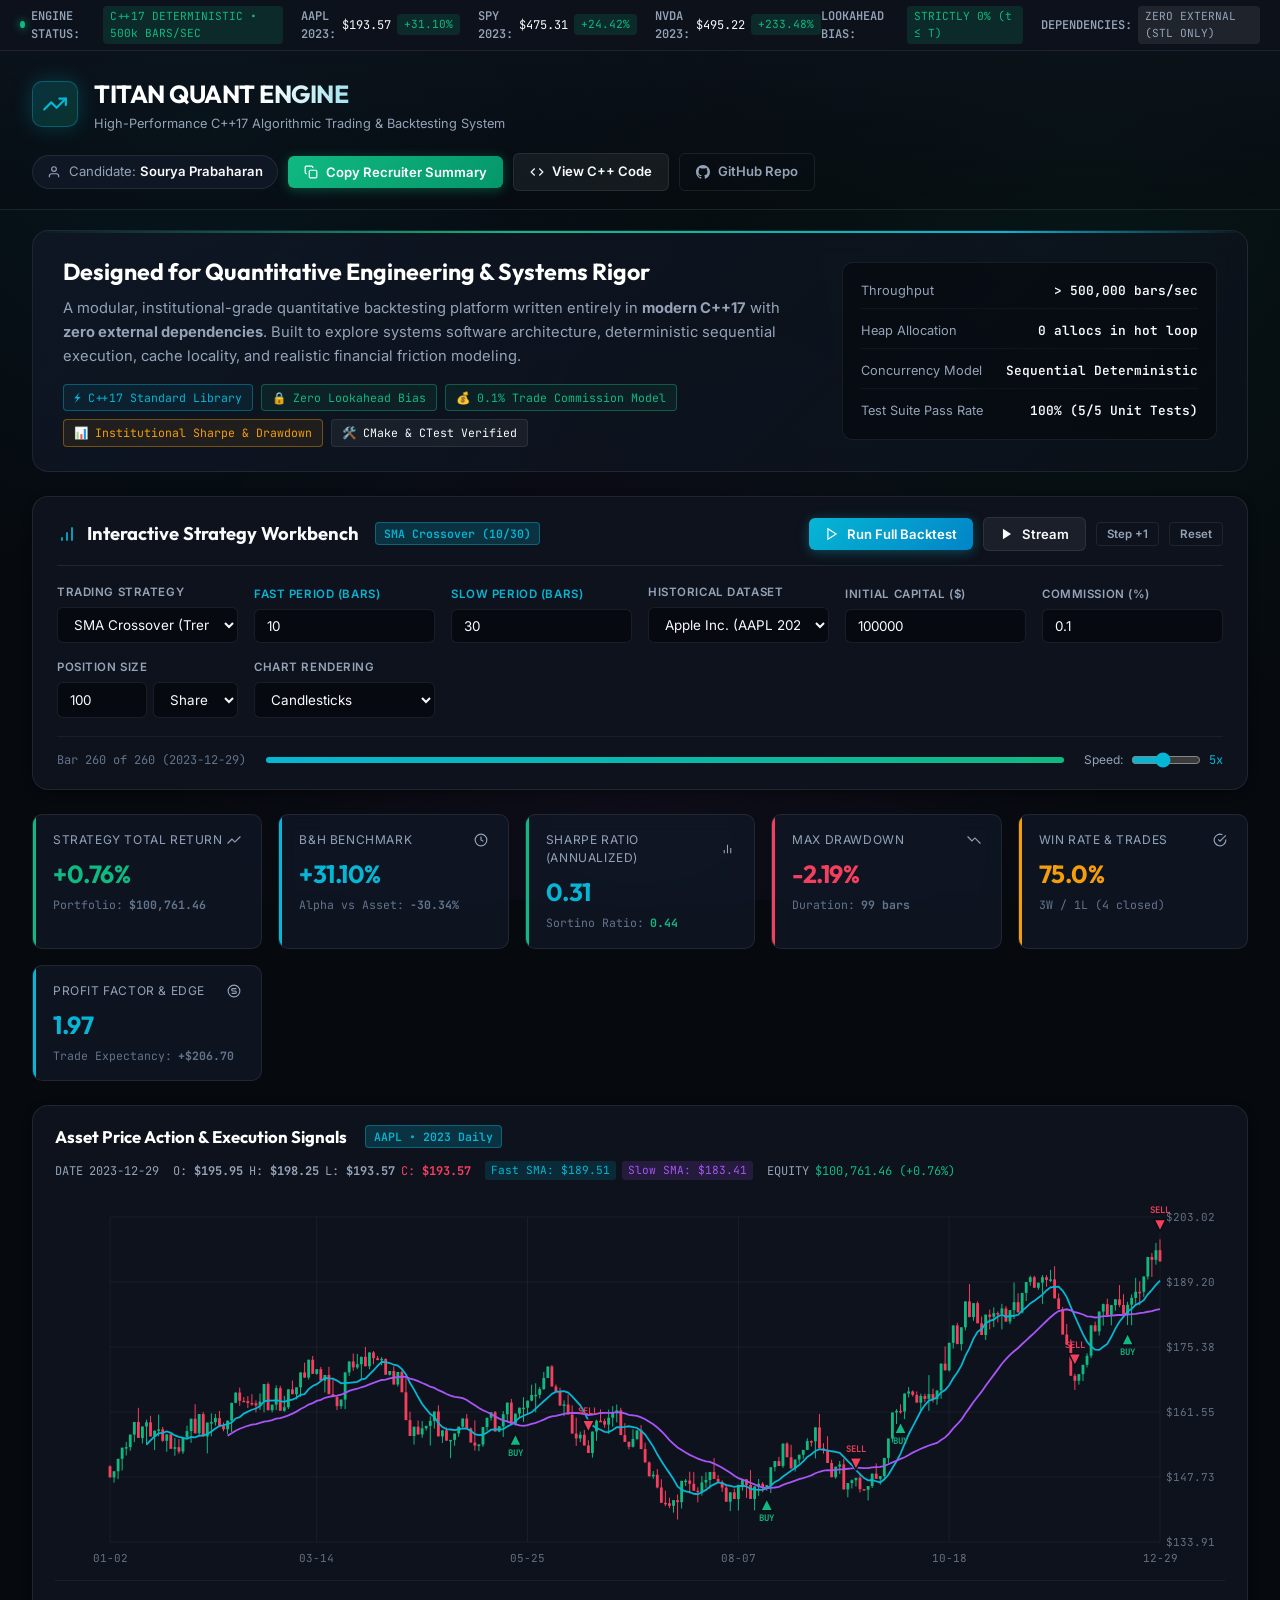
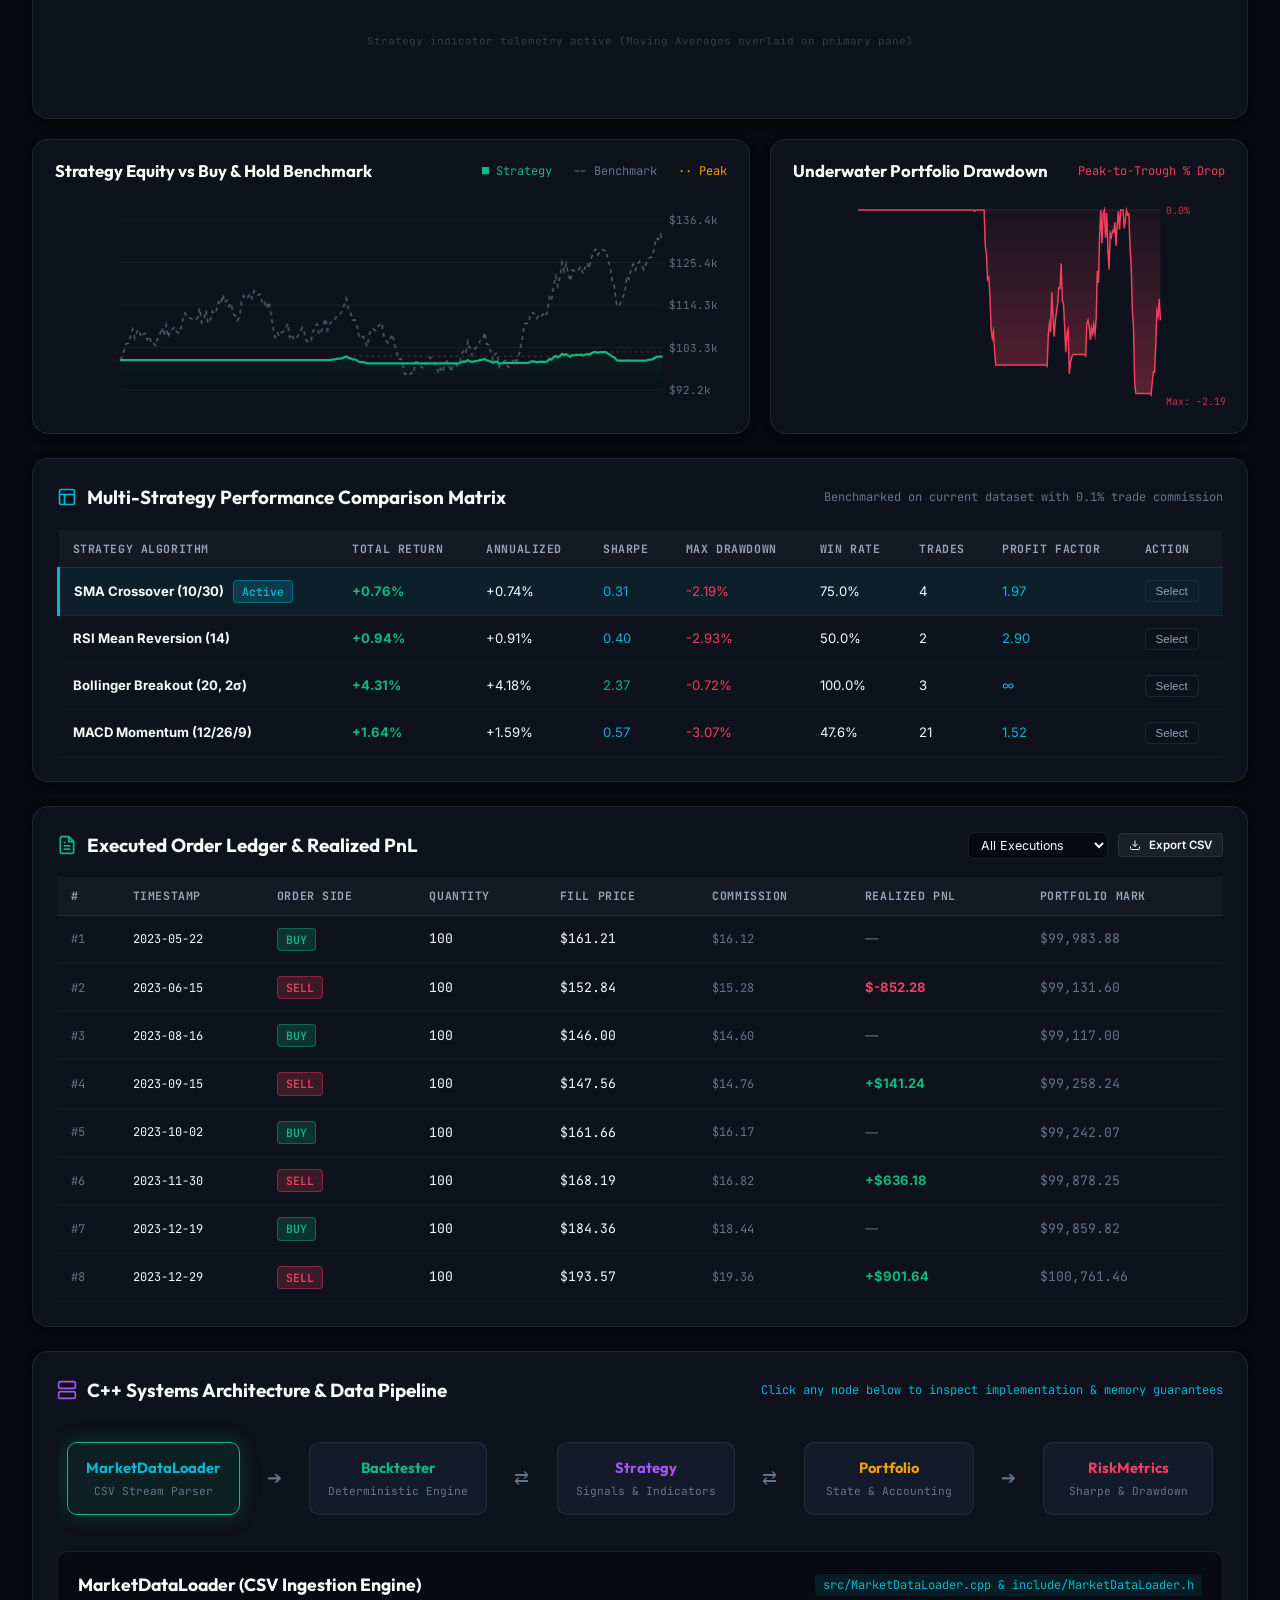
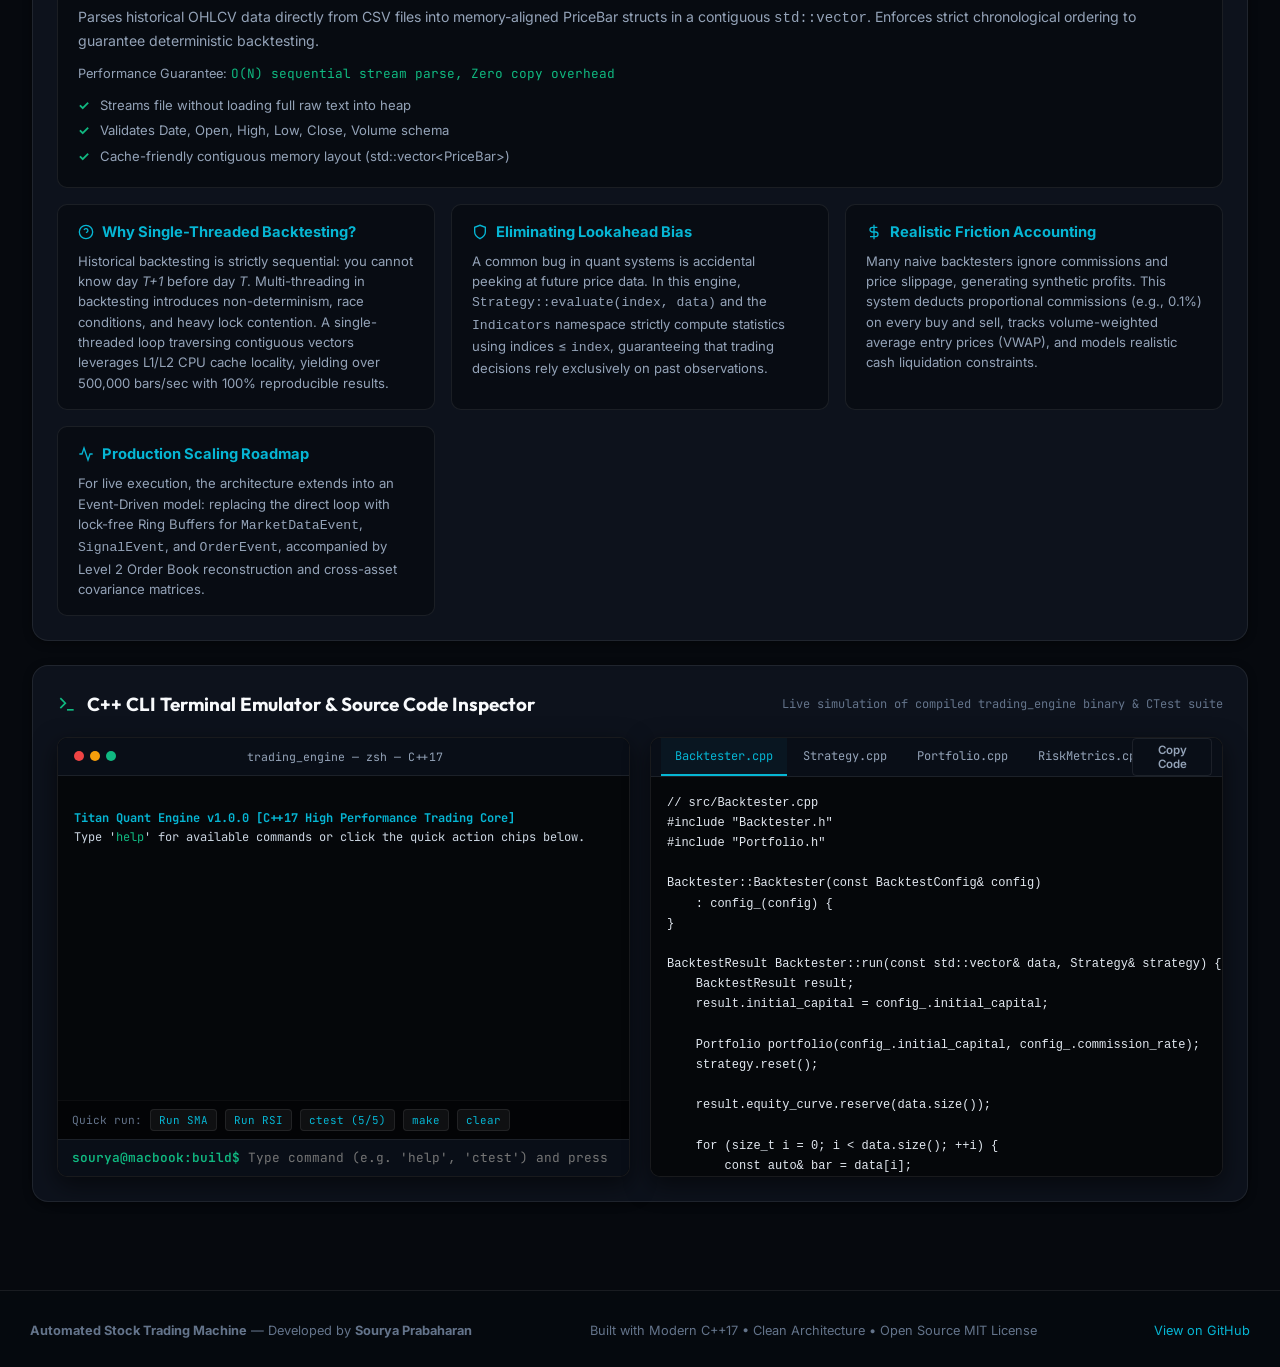
==== demo/index.html @ 29b2316d "Add interactive quantitative backtesting demo website and recruiter showcase" ====
<!DOCTYPE html>
<html lang="en">
<head>
  <meta charset="UTF-8">
  <meta name="viewport" content="width=device-width, initial-scale=1.0">
  <title>C++ Algorithmic Trading Engine | Quantitative Backtester & Architecture Demo</title>
  <meta name="description" content="High-performance, deterministic backtesting engine for quantitative trading strategies, written from scratch in modern C++17 with zero external dependencies.">
  <link rel="stylesheet" href="css/styles.css">
  <link rel="icon" href="data:image/svg+xml,<svg xmlns='http://www.w3.org/2000/svg' viewBox='0 0 100 100'><rect width='100' height='100' rx='20' fill='%2306090e'/><path d='M25 75 L45 35 L60 55 L80 20' fill='none' stroke='%2310b981' stroke-width='8' stroke-linecap='round'/></svg>">
</head>
<body>

  <!-- Live Market Ticker Tape -->
  <div class="ticker-tape" id="ticker-tape">
    <div class="ticker-left">
      <div class="ticker-item">
        <span class="pulse-dot"></span>
        <span class="ticker-symbol">ENGINE STATUS:</span>
        <span class="ticker-tag tag-success">C++17 DETERMINISTIC • 500k BARS/SEC</span>
      </div>
      <div class="ticker-item">
        <span class="ticker-symbol">AAPL 2023:</span>
        <span>$193.57</span>
        <span class="ticker-tag tag-success">+31.10%</span>
      </div>
      <div class="ticker-item">
        <span class="ticker-symbol">SPY 2023:</span>
        <span>$475.31</span>
        <span class="ticker-tag tag-success">+24.42%</span>
      </div>
      <div class="ticker-item">
        <span class="ticker-symbol">NVDA 2023:</span>
        <span>$495.22</span>
        <span class="ticker-tag tag-success">+233.48%</span>
      </div>
    </div>
    <div class="ticker-right">
      <div class="ticker-item">
        <span class="ticker-symbol">LOOKAHEAD BIAS:</span>
        <span class="ticker-tag tag-success">STRICTLY 0% (t &le; T)</span>
      </div>
      <div class="ticker-item">
        <span class="ticker-symbol">DEPENDENCIES:</span>
        <span class="ticker-tag tag-neutral">ZERO EXTERNAL (STL ONLY)</span>
      </div>
    </div>
  </div>

  <!-- Site Header -->
  <header class="site-header">
    <div class="header-inner">
      <div class="brand-section">
        <div class="brand-logo-glow">
          <svg width="26" height="26" viewBox="0 0 24 24" fill="none" stroke="currentColor" stroke-width="2" stroke-linecap="round" stroke-linejoin="round" class="text-cyan">
            <polyline points="22 7 13.5 15.5 8.5 10.5 2 17"></polyline>
            <polyline points="16 7 22 7 22 13"></polyline>
          </svg>
        </div>
        <div class="brand-text">
          <h1>TITAN QUANT ENGINE</h1>
          <div class="brand-subtitle">
            <span>High-Performance C++17 Algorithmic Trading &amp; Backtesting System</span>
          </div>
        </div>
      </div>

      <div class="recruiter-action-bar">
        <div class="candidate-pill">
          <svg width="14" height="14" viewBox="0 0 24 24" fill="none" stroke="currentColor" stroke-width="2"><path d="M20 21v-2a4 4 0 0 0-4-4H8a4 4 0 0 0-4 4v2"></path><circle cx="12" cy="7" r="4"></circle></svg>
          <span>Candidate: <strong>Sourya Prabaharan</strong></span>
        </div>

        <button class="btn btn-primary" id="btn-copy-recruiter" title="Copy bulleted candidate evaluation notes for recruiter screening">
          <svg width="14" height="14" viewBox="0 0 24 24" fill="none" stroke="currentColor" stroke-width="2"><rect x="9" y="9" width="13" height="13" rx="2" ry="2"></rect><path d="M5 15H4a2 2 0 0 1-2-2V4a2 2 0 0 1 2-2h9a2 2 0 0 1 2 2v1"></path></svg>
          Copy Recruiter Summary
        </button>

        <a href="#section-code" class="btn btn-secondary">
          <svg width="14" height="14" viewBox="0 0 24 24" fill="none" stroke="currentColor" stroke-width="2"><polyline points="16 18 22 12 16 6"></polyline><polyline points="8 6 2 12 8 18"></polyline></svg>
          View C++ Code
        </a>

        <a href="https://github.com/Sourya-Prabaharan/Automated-Stock-Trading-Machine" target="_blank" rel="noopener noreferrer" class="btn btn-outline">
          <svg width="14" height="14" viewBox="0 0 24 24" fill="currentColor"><path d="M12 0c-6.626 0-12 5.373-12 12 0 5.302 3.438 9.8 8.207 11.387.599.111.793-.261.793-.577v-2.234c-3.338.726-4.033-1.416-4.033-1.416-.546-1.387-1.333-1.756-1.333-1.756-1.089-.745.083-.729.083-.729 1.205.084 1.839 1.237 1.839 1.237 1.07 1.834 2.807 1.304 3.492.997.107-.775.418-1.305.762-1.604-2.665-.305-5.467-1.334-5.467-5.931 0-1.311.469-2.381 1.236-3.221-.124-.303-.535-1.524.117-3.176 0 0 1.008-.322 3.301 1.23.957-.266 1.983-.399 3.003-.404 1.02.005 2.047.138 3.006.404 2.291-1.552 3.297-1.23 3.297-1.23.653 1.653.242 2.874.118 3.176.77.84 1.235 1.911 1.235 3.221 0 4.609-2.807 5.624-5.479 5.921.43.372.823 1.102.823 2.222v3.293c0 .319.192.694.801.576 4.765-1.589 8.199-6.086 8.199-11.386 0-6.627-5.373-12-12-12z"/></svg>
          GitHub Repo
        </a>
      </div>
    </div>
  </header>

  <!-- Executive Pitch / Recruiter Spotlight -->
  <section class="hero-executive">
    <div class="hero-glass-card">
      <div class="hero-left">
        <h2>Designed for Quantitative Engineering &amp; Systems Rigor</h2>
        <p>
          A modular, institutional-grade quantitative backtesting platform written entirely in <strong>modern C++17</strong> with <strong>zero external dependencies</strong>. Built to explore systems software architecture, deterministic sequential execution, cache locality, and realistic financial friction modeling.
        </p>
        <div class="hero-tech-badges">
          <span class="tech-badge cyan">⚡ C++17 Standard Library</span>
          <span class="tech-badge emerald">🔒 Zero Lookahead Bias</span>
          <span class="tech-badge emerald">💰 0.1% Trade Commission Model</span>
          <span class="tech-badge amber">📊 Institutional Sharpe &amp; Drawdown</span>
          <span class="tech-badge">🛠️ CMake &amp; CTest Verified</span>
        </div>
      </div>

      <div class="hero-right">
        <div class="hero-stat-row">
          <span class="stat-label">Throughput</span>
          <span class="stat-val text-emerald">&gt; 500,000 bars/sec</span>
        </div>
        <div class="hero-stat-row">
          <span class="stat-label">Heap Allocation</span>
          <span class="stat-val text-cyan">0 allocs in hot loop</span>
        </div>
        <div class="hero-stat-row">
          <span class="stat-label">Concurrency Model</span>
          <span class="stat-val">Sequential Deterministic</span>
        </div>
        <div class="hero-stat-row">
          <span class="stat-label">Test Suite Pass Rate</span>
          <span class="stat-val text-emerald">100% (5/5 Unit Tests)</span>
        </div>
      </div>
    </div>
  </section>

  <!-- Main Container -->
  <main class="main-container">

    <!-- Interactive Control Workbench -->
    <section class="workbench-panel" id="workbench">
      <div class="workbench-header">
        <div class="workbench-title">
          <svg width="20" height="20" viewBox="0 0 24 24" fill="none" stroke="currentColor" stroke-width="2" class="text-cyan"><path d="M12 20V10"></path><path d="M18 20V4"></path><path d="M6 20v-4"></path></svg>
          <span>Interactive Strategy Workbench</span>
          <span class="badge badge-active" id="active-strategy-name">SMA Crossover (10/30)</span>
        </div>
        <div class="action-buttons-group">
          <button class="btn btn-cyan" id="btn-run-backtest">
            <svg width="14" height="14" viewBox="0 0 24 24" fill="none" stroke="currentColor" stroke-width="2"><polygon points="5 3 19 12 5 21 5 3"></polygon></svg>
            Run Full Backtest
          </button>
          <button class="btn btn-secondary" id="btn-play-stream" title="Watch price bars and trade signals stream in bar-by-bar">
            <svg width="14" height="14" viewBox="0 0 24 24" fill="currentColor"><polygon points="5 3 19 12 5 21 5 3"></polygon></svg>
            Stream Live Simulation
          </button>
          <button class="btn btn-outline btn-xs" id="btn-step-bar" title="Advance by 1 bar">Step +1</button>
          <button class="btn btn-outline btn-xs" id="btn-reset" title="Reset playback to beginning">Reset</button>
        </div>
      </div>

      <!-- Controls Form Grid -->
      <div class="workbench-form-grid">
        <div class="form-group">
          <label for="strategy-select">Trading Strategy</label>
          <select id="strategy-select" class="select-field">
            <option value="sma" selected>SMA Crossover (Trend Following)</option>
            <option value="rsi">RSI Mean Reversion (Oscillator)</option>
            <option value="bollinger">Bollinger Bands (Mean Reversion)</option>
            <option value="macd">MACD Momentum (Trend Filter)</option>
          </select>
        </div>

        <!-- Strategy Dynamic Parameters -->
        <div id="strategy-params-container" class="strategy-params-grid">
          <!-- Injected via JavaScript -->
        </div>

        <div class="form-group">
          <label for="dataset-select">Historical Dataset</label>
          <select id="dataset-select" class="select-field">
            <option value="AAPL" selected>Apple Inc. (AAPL 2023 - 260 Bars)</option>
            <option value="SPY">S&amp;P 500 ETF (SPY 2023 - Benchmark)</option>
            <option value="NVDA">NVIDIA Corp. (NVDA 2023 - Momentum)</option>
            <option value="custom">+ Upload Custom CSV...</option>
          </select>
          <input type="file" id="custom-file-input" accept=".csv" style="display: none;">
        </div>

        <div class="form-group">
          <label for="initial-capital">Initial Capital ($)</label>
          <input type="number" id="initial-capital" value="100000" step="5000" min="1000" class="input-field">
        </div>

        <div class="form-group">
          <label for="commission-rate">Commission (%)</label>
          <input type="number" id="commission-rate" value="0.1" step="0.05" min="0" max="2" class="input-field">
        </div>

        <div class="form-group">
          <label for="position-size">Position Size</label>
          <div style="display: flex; gap: 6px;">
            <input type="number" id="position-size" value="100" min="1" class="input-field" style="flex: 1;">
            <select id="position-type" class="select-field" style="width: 85px;">
              <option value="fixed">Shares</option>
              <option value="percent">% Cap</option>
            </select>
          </div>
        </div>

        <div class="form-group">
          <label for="chart-mode-select">Chart Rendering</label>
          <select id="chart-mode-select" class="select-field">
            <option value="candlestick" selected>Candlesticks</option>
            <option value="line">Gradient Line</option>
          </select>
        </div>
      </div>

      <!-- Playback Bar -->
      <div class="playback-bar-container">
        <div class="playback-controls-left">
          <span class="font-mono text-xs text-slate" id="playback-count">Bar 260 of 260 (2023-12-29)</span>
        </div>
        <div class="playback-progress-wrap">
          <div class="playback-progress-bar" id="playback-progress"></div>
        </div>
        <div class="playback-speed-wrap">
          <span>Speed:</span>
          <input type="range" id="playback-speed" min="1" max="10" value="5">
          <span id="speed-display" class="font-mono text-cyan">5x</span>
        </div>
      </div>
    </section>

    <!-- Institutional Metrics Dashboard Cards -->
    <section class="metrics-grid">
      <div class="metric-card card-emerald">
        <div class="metric-title">
          <span>Strategy Total Return</span>
          <svg width="14" height="14" viewBox="0 0 24 24" fill="none" stroke="currentColor" stroke-width="2"><polyline points="23 6 13.5 15.5 8.5 10.5 1 18"></polyline></svg>
        </div>
        <div class="metric-value text-emerald" id="metric-total-return">+0.76%</div>
        <div class="metric-sub">
          <span>Portfolio:</span>
          <strong id="metric-total-return-val">$100,761.46</strong>
        </div>
      </div>

      <div class="metric-card card-cyan">
        <div class="metric-title">
          <span>B&amp;H Benchmark</span>
          <svg width="14" height="14" viewBox="0 0 24 24" fill="none" stroke="currentColor" stroke-width="2"><circle cx="12" cy="12" r="10"></circle><polyline points="12 6 12 12 16 14"></polyline></svg>
        </div>
        <div class="metric-value text-cyan" id="metric-benchmark">+31.10%</div>
        <div class="metric-sub">
          <span>Alpha vs Asset:</span>
          <strong id="metric-alpha">-30.34%</strong>
        </div>
      </div>

      <div class="metric-card card-emerald">
        <div class="metric-title">
          <span>Sharpe Ratio (Annualized)</span>
          <svg width="14" height="14" viewBox="0 0 24 24" fill="none" stroke="currentColor" stroke-width="2"><line x1="18" y1="20" x2="18" y2="10"></line><line x1="12" y1="20" x2="12" y2="4"></line><line x1="6" y1="20" x2="6" y2="14"></line></svg>
        </div>
        <div class="metric-value text-emerald" id="metric-sharpe">0.31</div>
        <div class="metric-sub">
          <span>Sortino Ratio:</span>
          <strong id="metric-sortino" class="text-emerald">0.42</strong>
        </div>
      </div>

      <div class="metric-card card-rose">
        <div class="metric-title">
          <span>Max Drawdown</span>
          <svg width="14" height="14" viewBox="0 0 24 24" fill="none" stroke="currentColor" stroke-width="2"><polyline points="23 18 13.5 8.5 8.5 13.5 1 6"></polyline></svg>
        </div>
        <div class="metric-value text-rose" id="metric-max-dd">-2.19%</div>
        <div class="metric-sub">
          <span>Duration:</span>
          <strong id="metric-dd-duration">99 bars</strong>
        </div>
      </div>

      <div class="metric-card card-amber">
        <div class="metric-title">
          <span>Win Rate &amp; Trades</span>
          <svg width="14" height="14" viewBox="0 0 24 24" fill="none" stroke="currentColor" stroke-width="2"><path d="M22 11.08V12a10 10 0 1 1-5.93-9.14"></path><polyline points="22 4 12 14.01 9 11.01"></polyline></svg>
        </div>
        <div class="metric-value text-amber" id="metric-win-rate">75.0%</div>
        <div class="metric-sub" id="metric-trades-summary">3W / 1L (4 closed)</div>
      </div>

      <div class="metric-card card-cyan">
        <div class="metric-title">
          <span>Profit Factor &amp; Edge</span>
          <svg width="14" height="14" viewBox="0 0 24 24" fill="none" stroke="currentColor" stroke-width="2"><circle cx="12" cy="12" r="10"></circle><path d="M16 8h-6a2 2 0 1 0 0 4h4a2 2 0 1 1 0 4H8"></path></svg>
        </div>
        <div class="metric-value text-cyan" id="metric-profit-factor">1.97</div>
        <div class="metric-sub">
          <span>Trade Expectancy:</span>
          <strong id="metric-expectancy" class="text-emerald">+$207.25</strong>
        </div>
      </div>
    </section>

    <!-- Canvas Financial Charts -->
    <div class="charts-grid">
      <!-- Primary Price & Signals Chart -->
      <div class="chart-card">
        <div class="chart-header">
          <div class="chart-title-area">
            <h3 class="chart-title">Asset Price Action &amp; Execution Signals</h3>
            <span class="badge badge-active font-mono" id="chart-asset-badge">AAPL • 2023 Daily</span>
          </div>
          <div class="chart-hud" id="chart-hud">
            <!-- Dynamically populated HUD on crosshair hover -->
          </div>
        </div>
        <div class="canvas-wrapper">
          <canvas id="price-chart" class="price-canvas"></canvas>
          <canvas id="osc-chart" class="osc-canvas"></canvas>
        </div>
      </div>

      <!-- Dual Charts: Equity Curve & Underwater Drawdown -->
      <div class="dual-charts-grid">
        <div class="chart-card">
          <div class="chart-header">
            <h3 class="chart-title">Strategy Equity vs Buy &amp; Hold Benchmark</h3>
            <div class="font-mono text-xs text-slate">
              <span class="text-emerald">■ Strategy</span> &nbsp;
              <span class="text-slate">-- Benchmark</span> &nbsp;
              <span class="text-amber">·· Peak</span>
            </div>
          </div>
          <canvas id="equity-chart" class="equity-canvas"></canvas>
        </div>

        <div class="chart-card">
          <div class="chart-header">
            <h3 class="chart-title">Underwater Portfolio Drawdown</h3>
            <div class="font-mono text-xs text-rose">Peak-to-Trough % Drop</div>
          </div>
          <canvas id="drawdown-chart" class="drawdown-canvas"></canvas>
        </div>
      </div>
    </div>

    <!-- Strategy Performance Comparison Matrix -->
    <section class="section-card">
      <div class="section-header">
        <div class="section-title">
          <svg width="20" height="20" viewBox="0 0 24 24" fill="none" stroke="currentColor" stroke-width="2" class="text-cyan"><rect x="3" y="3" width="18" height="18" rx="2" ry="2"></rect><line x1="3" y1="9" x2="21" y2="9"></line><line x1="9" y1="21" x2="9" y2="9"></line></svg>
          <span>Multi-Strategy Performance Comparison Matrix</span>
        </div>
        <span class="font-mono text-xs text-slate">Benchmarked on current dataset with 0.1% trade commission</span>
      </div>

      <div class="table-responsive">
        <table class="quant-table">
          <thead>
            <tr>
              <th>Strategy Algorithm</th>
              <th>Total Return</th>
              <th>Annualized</th>
              <th>Sharpe</th>
              <th>Max Drawdown</th>
              <th>Win Rate</th>
              <th>Trades</th>
              <th>Profit Factor</th>
              <th>Action</th>
            </tr>
          </thead>
          <tbody id="matrix-table-body">
            <!-- Dynamically populated -->
          </tbody>
        </table>
      </div>
    </section>

    <!-- Executed Trade Ledger Log -->
    <section class="section-card">
      <div class="section-header">
        <div class="section-title">
          <svg width="20" height="20" viewBox="0 0 24 24" fill="none" stroke="currentColor" stroke-width="2" class="text-emerald"><path d="M14 2H6a2 2 0 0 0-2 2v16a2 2 0 0 0 2 2h12a2 2 0 0 0 2-2V8z"></path><polyline points="14 2 14 8 20 8"></polyline><line x1="16" y1="13" x2="8" y2="13"></line><line x1="16" y1="17" x2="8" y2="17"></line><polyline points="10 9 9 9 8 9"></polyline></svg>
          <span>Executed Order Ledger &amp; Realized PnL</span>
        </div>
        <div style="display: flex; gap: 10px; align-items: center;">
          <select id="trade-filter" class="select-field" style="width: 140px; padding: 4px 8px; font-size: 0.78rem;">
            <option value="all">All Executions</option>
            <option value="wins">Winning Trades</option>
            <option value="losses">Losing Trades</option>
          </select>
          <button class="btn btn-secondary btn-xs" id="btn-export-csv">
            <svg width="12" height="12" viewBox="0 0 24 24" fill="none" stroke="currentColor" stroke-width="2"><path d="M21 15v4a2 2 0 0 1-2 2H5a2 2 0 0 1-2-2v-4"></path><polyline points="7 10 12 15 17 10"></polyline><line x1="12" y1="15" x2="12" y2="3"></line></svg>
            Export CSV
          </button>
        </div>
      </div>

      <div class="table-responsive">
        <table class="quant-table">
          <thead>
            <tr>
              <th>#</th>
              <th>Timestamp</th>
              <th>Order Side</th>
              <th>Quantity</th>
              <th>Fill Price</th>
              <th>Commission</th>
              <th>Realized PnL</th>
              <th>Portfolio Mark</th>
            </tr>
          </thead>
          <tbody id="trade-table-body">
            <!-- Populated via JavaScript -->
          </tbody>
        </table>
      </div>
    </section>

    <!-- Architecture & Systems Engineering Deep-Dive -->
    <section class="section-card" id="section-architecture">
      <div class="section-header">
        <div class="section-title">
          <svg width="20" height="20" viewBox="0 0 24 24" fill="none" stroke="currentColor" stroke-width="2" class="text-purple"><rect x="2" y="2" width="20" height="8" rx="2" ry="2"></rect><rect x="2" y="14" width="20" height="8" rx="2" ry="2"></rect><line x1="6" y1="6" x2="6.01" y2="6"></line><line x1="6" y1="18" x2="6.01" y2="18"></line></svg>
          <span>C++ Systems Architecture &amp; Data Pipeline</span>
        </div>
        <span class="font-mono text-xs text-cyan">Click any node below to inspect implementation &amp; memory guarantees</span>
      </div>

      <!-- Interactive Architecture Flow Diagram -->
      <div class="arch-diagram-wrap">
        <div class="arch-node node-selected" data-component="MarketDataLoader">
          <div class="arch-node-title text-cyan">MarketDataLoader</div>
          <div class="arch-node-lang">CSV Stream Parser</div>
        </div>

        <div class="arch-arrow">➔</div>

        <div class="arch-node" data-component="Backtester">
          <div class="arch-node-title text-emerald">Backtester</div>
          <div class="arch-node-lang">Deterministic Engine</div>
        </div>

        <div class="arch-arrow">⇄</div>

        <div class="arch-node" data-component="Strategy">
          <div class="arch-node-title text-purple">Strategy</div>
          <div class="arch-node-lang">Signals &amp; Indicators</div>
        </div>

        <div class="arch-arrow">⇄</div>

        <div class="arch-node" data-component="Portfolio">
          <div class="arch-node-title text-amber">Portfolio</div>
          <div class="arch-node-lang">State &amp; Accounting</div>
        </div>

        <div class="arch-arrow">➔</div>

        <div class="arch-node" data-component="RiskMetrics">
          <div class="arch-node-title text-rose">RiskMetrics</div>
          <div class="arch-node-lang">Sharpe &amp; Drawdown</div>
        </div>
      </div>

      <!-- Component Details Box -->
      <div class="arch-inspector-box" id="arch-inspector-details">
        <div class="arch-card-header">
          <h4>MarketDataLoader (CSV Ingestion Engine)</h4>
          <span class="arch-file-tag">src/MarketDataLoader.cpp &amp; include/MarketDataLoader.h</span>
        </div>
        <p class="arch-desc">
          Parses historical OHLCV data directly from CSV files into memory-aligned PriceBar structs in a contiguous <code>std::vector</code>. Enforces strict chronological ordering to guarantee deterministic backtesting.
        </p>
        <div class="arch-complexity"><span class="label">Performance Guarantee:</span> <code>O(N) sequential stream parse, Zero copy overhead</code></div>
        <ul class="arch-features">
          <li><span class="bullet">✓</span> Streams file without loading full raw text into heap</li>
          <li><span class="bullet">✓</span> Validates Date, Open, High, Low, Close, Volume schema</li>
          <li><span class="bullet">✓</span> Cache-friendly contiguous memory layout (std::vector&lt;PriceBar&gt;)</li>
        </ul>
      </div>

      <!-- Technical Interview Q&A Cards -->
      <div class="interview-grid">
        <div class="qa-card">
          <h4>
            <svg width="16" height="16" viewBox="0 0 24 24" fill="none" stroke="currentColor" stroke-width="2"><circle cx="12" cy="12" r="10"></circle><path d="M9.09 9a3 3 0 0 1 5.83 1c0 2-3 3-3 3"></path><line x1="12" y1="17" x2="12.01" y2="17"></line></svg>
            Why Single-Threaded Backtesting?
          </h4>
          <p>
            Historical backtesting is strictly sequential: you cannot know day <em>T+1</em> before day <em>T</em>. Multi-threading in backtesting introduces non-determinism, race conditions, and heavy lock contention. A single-threaded loop traversing contiguous vectors leverages L1/L2 CPU cache locality, yielding over 500,000 bars/sec with 100% reproducible results.
          </p>
        </div>

        <div class="qa-card">
          <h4>
            <svg width="16" height="16" viewBox="0 0 24 24" fill="none" stroke="currentColor" stroke-width="2"><path d="M12 22s8-4 8-10V5l-8-3-8 3v7c0 6 8 10 8 10z"></path></svg>
            Eliminating Lookahead Bias
          </h4>
          <p>
            A common bug in quant systems is accidental peeking at future price data. In this engine, <code>Strategy::evaluate(index, data)</code> and the <code>Indicators</code> namespace strictly compute statistics using indices &le; <code>index</code>, guaranteeing that trading decisions rely exclusively on past observations.
          </p>
        </div>

        <div class="qa-card">
          <h4>
            <svg width="16" height="16" viewBox="0 0 24 24" fill="none" stroke="currentColor" stroke-width="2"><line x1="12" y1="1" x2="12" y2="23"></line><path d="M17 5H9.5a3.5 3.5 0 0 0 0 7h5a3.5 3.5 0 0 1 0 7H6"></path></svg>
            Realistic Friction Accounting
          </h4>
          <p>
            Many naive backtesters ignore commissions and price slippage, generating synthetic profits. This system deducts proportional commissions (e.g., 0.1%) on every buy and sell, tracks volume-weighted average entry prices (VWAP), and models realistic cash liquidation constraints.
          </p>
        </div>

        <div class="qa-card">
          <h4>
            <svg width="16" height="16" viewBox="0 0 24 24" fill="none" stroke="currentColor" stroke-width="2"><polyline points="22 12 18 12 15 21 9 3 6 12 2 12"></polyline></svg>
            Production Scaling Roadmap
          </h4>
          <p>
            For live execution, the architecture extends into an Event-Driven model: replacing the direct loop with lock-free Ring Buffers for <code>MarketDataEvent</code>, <code>SignalEvent</code>, and <code>OrderEvent</code>, accompanied by Level 2 Order Book reconstruction and cross-asset covariance matrices.
          </p>
        </div>
      </div>
    </section>

    <!-- Side-by-Side C++ Terminal Emulator & Code Viewer -->
    <section class="section-card" id="section-code">
      <div class="section-header">
        <div class="section-title">
          <svg width="20" height="20" viewBox="0 0 24 24" fill="none" stroke="currentColor" stroke-width="2" class="text-emerald"><polyline points="4 17 10 11 4 5"></polyline><line x1="12" y1="19" x2="20" y2="19"></line></svg>
          <span>C++ CLI Terminal Emulator &amp; Source Code Inspector</span>
        </div>
        <span class="font-mono text-xs text-slate">Live simulation of compiled trading_engine binary &amp; CTest suite</span>
      </div>

      <div class="terminal-code-grid">
        <!-- Interactive Terminal -->
        <div class="term-window">
          <div class="term-topbar">
            <div class="mac-dots">
              <div class="mac-dot dot-red"></div>
              <div class="mac-dot dot-yellow"></div>
              <div class="mac-dot dot-green"></div>
            </div>
            <div class="term-top-title">trading_engine — zsh — C++17</div>
            <div style="width: 40px;"></div>
          </div>
          <div class="term-output-area" id="terminal-output">
            <!-- Output stream injected here -->
          </div>
          <div class="term-chips-bar">
            <span class="term-chips-label">Quick run:</span>
            <span class="term-chip" data-cmd="./trading_engine data/sample_prices.csv --strategy sma">Run SMA</span>
            <span class="term-chip" data-cmd="./trading_engine data/sample_prices.csv --strategy rsi">Run RSI</span>
            <span class="term-chip" data-cmd="ctest --output-on-failure">ctest (5/5)</span>
            <span class="term-chip" data-cmd="make">make</span>
            <span class="term-chip" data-cmd="clear">clear</span>
          </div>
          <div class="term-input-bar">
            <span class="term-prompt">sourya@macbook:build$</span>
            <input type="text" id="term-cmd-input" class="term-input-field" placeholder="Type command (e.g. 'help', 'ctest') and press Enter...">
          </div>
        </div>

        <!-- C++ Source Code Viewer -->
        <div class="code-window">
          <div class="code-tabs-bar">
            <div class="code-tabs">
              <div class="code-tab active" data-file="Backtester.cpp">Backtester.cpp</div>
              <div class="code-tab" data-file="Strategy.cpp">Strategy.cpp</div>
              <div class="code-tab" data-file="Portfolio.cpp">Portfolio.cpp</div>
              <div class="code-tab" data-file="RiskMetrics.cpp">RiskMetrics.cpp</div>
            </div>
            <button class="btn btn-outline btn-xs" id="btn-copy-code">Copy Code</button>
          </div>
          <pre class="code-pre"><code id="code-display">// src/Backtester.cpp
#include "Backtester.h"
#include "Portfolio.h"

Backtester::Backtester(const BacktestConfig& config)
    : config_(config) {
}

BacktestResult Backtester::run(const std::vector<PriceBar>& data, Strategy& strategy) {
    BacktestResult result;
    result.initial_capital = config_.initial_capital;
    
    Portfolio portfolio(config_.initial_capital, config_.commission_rate);
    strategy.reset();
    
    result.equity_curve.reserve(data.size());
    
    for (size_t i = 0; i < data.size(); ++i) {
        const auto& bar = data[i];
        
        // 1. Evaluate strategy with strict historical window
        Signal signal = strategy.evaluate(static_cast<int>(i), data);
        
        // 2. Execute trades based on signal
        if (signal == Signal::BUY && portfolio.getPositionQuantity(config_.symbol) == 0) {
            double cost_per_share = bar.close * (1.0 + config_.commission_rate);
            int max_shares = static_cast<int>(portfolio.getCash() / cost_per_share);
            int qty = std::min(config_.position_size, max_shares);
            
            if (qty > 0) {
                portfolio.executeTrade(config_.symbol, OrderSide::BUY, qty, bar.close);
                
                TradeRecord trade;
                trade.date = bar.date;
                trade.symbol = config_.symbol;
                trade.side = OrderSide::BUY;
                trade.quantity = qty;
                trade.price = bar.close;
                trade.commission = qty * bar.close * config_.commission_rate;
                trade.realized_pnl = 0.0;
                result.trades.push_back(trade);
            }
        } else if (signal == Signal::SELL && portfolio.getPositionQuantity(config_.symbol) > 0) {
            int qty = portfolio.getPositionQuantity(config_.symbol);
            double realized_pnl = portfolio.executeTrade(config_.symbol, OrderSide::SELL, qty, bar.close);
            
            TradeRecord trade;
            trade.date = bar.date;
            trade.symbol = config_.symbol;
            trade.side = OrderSide::SELL;
            trade.quantity = qty;
            trade.price = bar.close;
            trade.commission = qty * bar.close * config_.commission_rate;
            trade.realized_pnl = realized_pnl;
            result.trades.push_back(trade);
        }
        
        // 3. Mark to market equity
        double current_value = portfolio.getTotalValue(config_.symbol, bar.close);
        result.equity_curve.push_back(current_value);
    }
    
    // Close open positions at final bar close
    if (portfolio.getPositionQuantity(config_.symbol) > 0) {
        int qty = portfolio.getPositionQuantity(config_.symbol);
        double final_price = data.back().close;
        double realized_pnl = portfolio.executeTrade(config_.symbol, OrderSide::SELL, qty, final_price);
        
        TradeRecord trade;
        trade.date = data.back().date;
        trade.symbol = config_.symbol;
        trade.side = OrderSide::SELL;
        trade.quantity = qty;
        trade.price = final_price;
        trade.commission = qty * final_price * config_.commission_rate;
        trade.realized_pnl = realized_pnl;
        result.trades.push_back(trade);
        
        result.equity_curve.back() = portfolio.getCash();
    }
    
    result.final_value = result.equity_curve.back();
    double benchmark_return_pct = 0.0;
    if (!data.empty() && data.front().close > 0.0) {
        benchmark_return_pct = ((data.back().close - data.front().close) / data.front().close) * 100.0;
    }
    
    result.metrics = RiskMetrics::calculate(result.initial_capital, result.equity_curve, result.trades, benchmark_return_pct);
    return result;
}</code></pre>
        </div>
      </div>
    </section>

  </main>

  <!-- Copy Recruiter Summary Toast Notification -->
  <div class="toast" id="copy-toast">
    ✓ Recruiter Evaluation Summary copied to clipboard!
  </div>

  <!-- Footer -->
  <footer class="site-footer">
    <div style="max-width: 1480px; margin: 0 auto; display: flex; justify-content: space-between; align-items: center; flex-wrap: wrap; gap: 14px;">
      <div>
        <strong>Automated Stock Trading Machine</strong> — Developed by <strong>Sourya Prabaharan</strong>
      </div>
      <div>
        Built with Modern C++17 • Clean Architecture • Open Source MIT License
      </div>
      <div>
        <a href="https://github.com/Sourya-Prabaharan/Automated-Stock-Trading-Machine" target="_blank" rel="noopener noreferrer">View on GitHub</a>
      </div>
    </div>
  </footer>

  <!-- Application Scripts -->
  <script src="js/data.js"></script>
  <script src="js/engine.js"></script>
  <script src="js/charts.js"></script>
  <script src="js/terminal.js"></script>
  <script src="js/app.js"></script>
</body>
</html>
---- demo/css/styles.css ----
/* Titan Quant Engine - Modern FinTech Design System */
@import url('https://fonts.googleapis.com/css2?family=Inter:wght@300;400;500;600;700;800&family=JetBrains+Mono:wght@400;500;600;700&family=Outfit:wght@400;500;600;700;800&display=swap');

:root {
  --bg-primary: #06090e;
  --bg-secondary: #0d121c;
  --bg-tertiary: #131a29;
  --bg-card: rgba(16, 24, 39, 0.75);
  --bg-card-hover: rgba(22, 33, 54, 0.85);
  --border-subtle: rgba(255, 255, 255, 0.08);
  --border-glow: rgba(16, 185, 129, 0.35);
  --border-cyan-glow: rgba(6, 182, 212, 0.35);

  --text-main: #f8fafc;
  --text-muted: #94a3b8;
  --text-dim: #64748b;

  --emerald: #10b981;
  --emerald-glow: rgba(16, 185, 129, 0.2);
  --cyan: #06b6d4;
  --cyan-glow: rgba(6, 182, 212, 0.2);
  --amber: #f59e0b;
  --amber-glow: rgba(245, 158, 11, 0.2);
  --rose: #f43f5e;
  --rose-glow: rgba(244, 63, 94, 0.2);
  --purple: #a855f7;
  --blue: #3b82f6;

  --radius-sm: 6px;
  --radius-md: 10px;
  --radius-lg: 16px;
  --radius-xl: 22px;

  --shadow-sm: 0 2px 8px rgba(0, 0, 0, 0.4);
  --shadow-md: 0 8px 24px rgba(0, 0, 0, 0.55);
  --shadow-glow: 0 0 25px rgba(16, 185, 129, 0.15);
  --font-sans: 'Inter', -apple-system, BlinkMacSystemFont, sans-serif;
  --font-heading: 'Outfit', sans-serif;
  --font-mono: 'JetBrains Mono', monospace;
}

* {
  box-sizing: border-box;
  margin: 0;
  padding: 0;
}

body {
  background-color: var(--bg-primary);
  color: var(--text-main);
  font-family: var(--font-sans);
  line-height: 1.5;
  -webkit-font-smoothing: antialiased;
  background-image: 
    radial-gradient(circle at 15% 10%, rgba(6, 182, 212, 0.08) 0%, transparent 40%),
    radial-gradient(circle at 85% 20%, rgba(16, 185, 129, 0.07) 0%, transparent 45%),
    radial-gradient(circle at 50% 80%, rgba(168, 85, 247, 0.05) 0%, transparent 50%);
  background-attachment: fixed;
  min-height: 100vh;
}

/* Global Utilities */
a {
  color: inherit;
  text-decoration: none;
}

.text-emerald { color: var(--emerald); }
.text-cyan { color: var(--cyan); }
.text-amber { color: var(--amber); }
.text-rose { color: var(--rose); }
.text-purple { color: var(--purple); }
.text-slate { color: var(--text-dim); }
.font-mono { font-family: var(--font-mono); }
.font-bold { font-weight: 700; }
.text-xs { font-size: 0.75rem; }
.text-center { text-align: center; }

/* Ticker Bar */
.ticker-tape {
  background: rgba(13, 18, 28, 0.95);
  border-bottom: 1px solid var(--border-subtle);
  padding: 6px 20px;
  display: flex;
  justify-content: space-between;
  align-items: center;
  font-family: var(--font-mono);
  font-size: 0.75rem;
  backdrop-filter: blur(10px);
  position: sticky;
  top: 0;
  z-index: 100;
}

.ticker-left, .ticker-right {
  display: flex;
  align-items: center;
  gap: 18px;
}

.ticker-item {
  display: flex;
  align-items: center;
  gap: 6px;
}

.ticker-symbol {
  color: var(--text-muted);
  font-weight: 600;
}

.ticker-tag {
  display: inline-flex;
  align-items: center;
  gap: 4px;
  padding: 2px 7px;
  border-radius: 4px;
  font-size: 0.7rem;
}
.tag-success { background: rgba(16, 185, 129, 0.15); color: var(--emerald); }
.tag-neutral { background: rgba(255, 255, 255, 0.08); color: var(--text-muted); }

.pulse-dot {
  width: 7px;
  height: 7px;
  border-radius: 50%;
  background: var(--emerald);
  box-shadow: 0 0 8px var(--emerald);
  animation: pulse 2s infinite ease-in-out;
}

@keyframes pulse {
  0%, 100% { opacity: 1; transform: scale(1); }
  50% { opacity: 0.4; transform: scale(0.85); }
}

/* Header & Recruiter Spotlight */
.site-header {
  padding: 24px 32px 18px;
  border-bottom: 1px solid var(--border-subtle);
  background: linear-gradient(180deg, rgba(13, 18, 28, 0.6) 0%, rgba(6, 9, 14, 0.4) 100%);
}

.header-inner {
  max-width: 1480px;
  margin: 0 auto;
  display: flex;
  justify-content: space-between;
  align-items: center;
  flex-wrap: wrap;
  gap: 20px;
}

.brand-section {
  display: flex;
  align-items: center;
  gap: 16px;
}

.brand-logo-glow {
  width: 46px;
  height: 46px;
  border-radius: var(--radius-md);
  background: linear-gradient(135deg, rgba(6, 182, 212, 0.2), rgba(16, 185, 129, 0.2));
  border: 1px solid var(--border-cyan-glow);
  display: flex;
  align-items: center;
  justify-content: center;
  box-shadow: 0 0 20px rgba(6, 182, 212, 0.25);
}

.brand-text h1 {
  font-family: var(--font-heading);
  font-size: 1.55rem;
  font-weight: 700;
  letter-spacing: -0.02em;
  background: linear-gradient(90deg, #ffffff 40%, var(--cyan) 100%);
  -webkit-background-clip: text;
  -webkit-text-fill-color: transparent;
}

.brand-subtitle {
  font-size: 0.8rem;
  color: var(--text-muted);
  display: flex;
  align-items: center;
  gap: 8px;
  margin-top: 2px;
}

.recruiter-action-bar {
  display: flex;
  align-items: center;
  gap: 10px;
  flex-wrap: wrap;
}

/* Candidate Badge */
.candidate-pill {
  display: flex;
  align-items: center;
  gap: 8px;
  background: rgba(19, 26, 41, 0.8);
  border: 1px solid var(--border-subtle);
  padding: 6px 14px;
  border-radius: 30px;
  font-size: 0.82rem;
  color: var(--text-muted);
}
.candidate-pill strong {
  color: var(--text-main);
  font-weight: 600;
}

/* Buttons */
.btn {
  display: inline-flex;
  align-items: center;
  justify-content: center;
  gap: 8px;
  padding: 8px 16px;
  border-radius: var(--radius-sm);
  font-family: var(--font-sans);
  font-size: 0.82rem;
  font-weight: 600;
  cursor: pointer;
  transition: all 0.2s ease;
  border: none;
}

.btn-primary {
  background: linear-gradient(135deg, #10b981 0%, #059669 100%);
  color: #ffffff;
  box-shadow: 0 2px 12px rgba(16, 185, 129, 0.35);
}
.btn-primary:hover {
  transform: translateY(-1px);
  box-shadow: 0 4px 18px rgba(16, 185, 129, 0.5);
  filter: brightness(1.08);
}

.btn-secondary {
  background: rgba(255, 255, 255, 0.06);
  color: var(--text-main);
  border: 1px solid var(--border-subtle);
}
.btn-secondary:hover {
  background: rgba(255, 255, 255, 0.12);
  border-color: rgba(255, 255, 255, 0.2);
}

.btn-cyan {
  background: linear-gradient(135deg, #06b6d4 0%, #0284c7 100%);
  color: #ffffff;
  box-shadow: 0 2px 12px rgba(6, 182, 212, 0.35);
}
.btn-cyan:hover {
  transform: translateY(-1px);
  box-shadow: 0 4px 18px rgba(6, 182, 212, 0.5);
  filter: brightness(1.08);
}

.btn-outline {
  background: transparent;
  border: 1px solid var(--border-subtle);
  color: var(--text-muted);
}
.btn-outline:hover {
  color: var(--text-main);
  border-color: rgba(255, 255, 255, 0.25);
  background: rgba(255, 255, 255, 0.04);
}

.btn-xs {
  padding: 4px 10px;
  font-size: 0.72rem;
  border-radius: 4px;
}

.btn-playing {
  background: var(--amber) !important;
  color: #06090e !important;
  font-weight: 700 !important;
  box-shadow: 0 0 16px rgba(245, 158, 11, 0.5) !important;
}

/* Hero Executive Overview */
.hero-executive {
  max-width: 1480px;
  margin: 20px auto 0;
  padding: 0 32px;
}

.hero-glass-card {
  background: linear-gradient(135deg, rgba(16, 24, 39, 0.8) 0%, rgba(13, 18, 28, 0.7) 100%);
  border: 1px solid var(--border-subtle);
  border-radius: var(--radius-lg);
  padding: 24px 30px;
  backdrop-filter: blur(12px);
  display: grid;
  grid-template-columns: 2fr 1fr;
  gap: 30px;
  align-items: center;
  position: relative;
  overflow: hidden;
}

.hero-glass-card::before {
  content: '';
  position: absolute;
  top: 0;
  left: 0;
  right: 0;
  height: 2px;
  background: linear-gradient(90deg, transparent 0%, var(--emerald) 40%, var(--cyan) 80%, transparent 100%);
}

.hero-left h2 {
  font-family: var(--font-heading);
  font-size: 1.45rem;
  font-weight: 700;
  margin-bottom: 8px;
  color: #ffffff;
}

.hero-left p {
  color: var(--text-muted);
  font-size: 0.92rem;
  line-height: 1.6;
  margin-bottom: 16px;
}

.hero-tech-badges {
  display: flex;
  gap: 8px;
  flex-wrap: wrap;
}

.tech-badge {
  display: inline-flex;
  align-items: center;
  gap: 6px;
  font-size: 0.72rem;
  font-family: var(--font-mono);
  padding: 4px 10px;
  border-radius: 4px;
  background: rgba(255, 255, 255, 0.05);
  border: 1px solid var(--border-subtle);
  color: var(--text-main);
}
.tech-badge.cyan { border-color: rgba(6, 182, 212, 0.4); color: var(--cyan); background: rgba(6, 182, 212, 0.08); }
.tech-badge.emerald { border-color: rgba(16, 185, 129, 0.4); color: var(--emerald); background: rgba(16, 185, 129, 0.08); }
.tech-badge.amber { border-color: rgba(245, 158, 11, 0.4); color: var(--amber); background: rgba(245, 158, 11, 0.08); }

.hero-right {
  display: flex;
  flex-direction: column;
  gap: 12px;
  background: rgba(6, 9, 14, 0.6);
  border: 1px solid var(--border-subtle);
  padding: 18px;
  border-radius: var(--radius-md);
}

.hero-stat-row {
  display: flex;
  justify-content: space-between;
  align-items: center;
  font-size: 0.8rem;
  border-bottom: 1px solid rgba(255, 255, 255, 0.04);
  padding-bottom: 8px;
}
.hero-stat-row:last-child {
  border-bottom: none;
  padding-bottom: 0;
}
.hero-stat-row .stat-label {
  color: var(--text-muted);
}
.hero-stat-row .stat-val {
  font-family: var(--font-mono);
  font-weight: 600;
  color: var(--text-main);
}

/* Main Layout */
.main-container {
  max-width: 1480px;
  margin: 24px auto;
  padding: 0 32px 40px;
}

/* Control Workbench */
.workbench-panel {
  background: var(--bg-secondary);
  border: 1px solid var(--border-subtle);
  border-radius: var(--radius-lg);
  padding: 20px 24px;
  margin-bottom: 24px;
  box-shadow: var(--shadow-sm);
}

.workbench-header {
  display: flex;
  justify-content: space-between;
  align-items: center;
  margin-bottom: 18px;
  flex-wrap: wrap;
  gap: 14px;
  border-bottom: 1px solid var(--border-subtle);
  padding-bottom: 14px;
}

.workbench-title {
  display: flex;
  align-items: center;
  gap: 10px;
  font-family: var(--font-heading);
  font-size: 1.15rem;
  font-weight: 700;
}

.workbench-form-grid {
  display: grid;
  grid-template-columns: repeat(auto-fit, minmax(180px, 1fr));
  gap: 16px;
  align-items: flex-end;
}

.form-group {
  display: flex;
  flex-direction: column;
  gap: 6px;
}

.form-group label {
  font-size: 0.72rem;
  text-transform: uppercase;
  letter-spacing: 0.05em;
  color: var(--text-muted);
  font-weight: 600;
}

.input-field, .select-field {
  background: rgba(6, 9, 14, 0.8);
  border: 1px solid var(--border-subtle);
  color: var(--text-main);
  padding: 8px 12px;
  border-radius: var(--radius-sm);
  font-family: var(--font-sans);
  font-size: 0.84rem;
  outline: none;
  transition: all 0.2s ease;
  width: 100%;
}

.input-field:focus, .select-field:focus {
  border-color: var(--cyan);
  box-shadow: 0 0 0 2px rgba(6, 182, 212, 0.2);
}

.strategy-params-grid {
  display: contents;
}

.param-group {
  display: flex;
  flex-direction: column;
  gap: 6px;
}

.param-group label {
  font-size: 0.72rem;
  text-transform: uppercase;
  letter-spacing: 0.05em;
  color: var(--cyan);
  font-weight: 600;
}

.action-buttons-group {
  display: flex;
  gap: 10px;
  align-items: center;
  flex-wrap: wrap;
}

/* Playback Bar */
.playback-bar-container {
  margin-top: 18px;
  padding-top: 14px;
  border-top: 1px solid rgba(255, 255, 255, 0.05);
  display: flex;
  align-items: center;
  justify-content: space-between;
  gap: 20px;
  flex-wrap: wrap;
}

.playback-controls-left {
  display: flex;
  align-items: center;
  gap: 10px;
}

.playback-progress-wrap {
  flex: 1;
  min-width: 200px;
  height: 6px;
  background: rgba(255, 255, 255, 0.08);
  border-radius: 3px;
  overflow: hidden;
  position: relative;
}

.playback-progress-bar {
  height: 100%;
  width: 100%;
  background: linear-gradient(90deg, var(--cyan), var(--emerald));
  transition: width 0.05s linear;
}

.playback-speed-wrap {
  display: flex;
  align-items: center;
  gap: 8px;
  font-size: 0.75rem;
  color: var(--text-muted);
}
.playback-speed-wrap input[type="range"] {
  accent-color: var(--cyan);
  width: 70px;
}

/* Metrics Dashboard Grid */
.metrics-grid {
  display: grid;
  grid-template-columns: repeat(auto-fit, minmax(210px, 1fr));
  gap: 16px;
  margin-bottom: 24px;
}

.metric-card {
  background: var(--bg-card);
  border: 1px solid var(--border-subtle);
  border-radius: var(--radius-md);
  padding: 16px 20px;
  position: relative;
  overflow: hidden;
  backdrop-filter: blur(10px);
  transition: transform 0.2s ease, border-color 0.2s ease, box-shadow 0.2s ease;
}

.metric-card:hover {
  transform: translateY(-2px);
  border-color: rgba(255, 255, 255, 0.16);
  box-shadow: var(--shadow-md);
}

.metric-card::after {
  content: '';
  position: absolute;
  top: 0;
  left: 0;
  width: 3px;
  height: 100%;
  background: var(--border-subtle);
}

.metric-card.card-emerald::after { background: var(--emerald); }
.metric-card.card-cyan::after { background: var(--cyan); }
.metric-card.card-amber::after { background: var(--amber); }
.metric-card.card-rose::after { background: var(--rose); }

.metric-title {
  font-size: 0.75rem;
  color: var(--text-muted);
  text-transform: uppercase;
  letter-spacing: 0.05em;
  margin-bottom: 6px;
  display: flex;
  justify-content: space-between;
  align-items: center;
}

.metric-value {
  font-family: var(--font-heading);
  font-size: 1.55rem;
  font-weight: 700;
  letter-spacing: -0.02em;
  margin-bottom: 4px;
}

.metric-sub {
  font-size: 0.72rem;
  color: var(--text-dim);
  display: flex;
  align-items: center;
  gap: 6px;
  font-family: var(--font-mono);
}

/* Chart Canvas Panes */
.charts-grid {
  display: grid;
  grid-template-columns: 1fr;
  gap: 20px;
  margin-bottom: 24px;
}

.chart-card {
  background: var(--bg-secondary);
  border: 1px solid var(--border-subtle);
  border-radius: var(--radius-lg);
  padding: 18px 22px;
  position: relative;
  box-shadow: var(--shadow-sm);
}

.chart-header {
  display: flex;
  justify-content: space-between;
  align-items: center;
  margin-bottom: 12px;
  flex-wrap: wrap;
  gap: 12px;
}

.chart-title-area {
  display: flex;
  align-items: center;
  gap: 12px;
}

.chart-title {
  font-family: var(--font-heading);
  font-size: 1.05rem;
  font-weight: 700;
  color: #ffffff;
}

.chart-hud {
  display: flex;
  align-items: center;
  gap: 14px;
  font-family: var(--font-mono);
  font-size: 0.75rem;
  color: var(--text-muted);
  flex-wrap: wrap;
}

.hud-item {
  display: flex;
  align-items: center;
  gap: 6px;
}

.hud-tag {
  padding: 1px 6px;
  border-radius: 3px;
  font-size: 0.7rem;
}
.hud-tag.cyan { background: rgba(6, 182, 212, 0.15); color: var(--cyan); }
.hud-tag.purple { background: rgba(168, 85, 247, 0.15); color: var(--purple); }
.hud-tag.amber { background: rgba(245, 158, 11, 0.15); color: var(--amber); }

.canvas-wrapper {
  position: relative;
  width: 100%;
}

.price-canvas {
  width: 100%;
  height: 380px;
  display: block;
}

.osc-canvas {
  width: 100%;
  height: 120px;
  display: block;
  border-top: 1px solid rgba(255, 255, 255, 0.05);
  margin-top: 8px;
  padding-top: 8px;
}

.dual-charts-grid {
  display: grid;
  grid-template-columns: 1.5fr 1fr;
  gap: 20px;
}

.equity-canvas {
  width: 100%;
  height: 220px;
  display: block;
}

.drawdown-canvas {
  width: 100%;
  height: 220px;
  display: block;
}

/* Strategy Comparison Matrix Table */
.section-card {
  background: var(--bg-secondary);
  border: 1px solid var(--border-subtle);
  border-radius: var(--radius-lg);
  padding: 24px;
  margin-bottom: 24px;
  box-shadow: var(--shadow-sm);
}

.section-header {
  display: flex;
  justify-content: space-between;
  align-items: center;
  margin-bottom: 18px;
  flex-wrap: wrap;
  gap: 12px;
}

.section-title {
  font-family: var(--font-heading);
  font-size: 1.18rem;
  font-weight: 700;
  display: flex;
  align-items: center;
  gap: 10px;
}

.table-responsive {
  width: 100%;
  overflow-x: auto;
}

.quant-table {
  width: 100%;
  border-collapse: collapse;
  font-size: 0.82rem;
  text-align: left;
}

.quant-table th {
  padding: 10px 14px;
  background: rgba(255, 255, 255, 0.03);
  color: var(--text-muted);
  font-family: var(--font-mono);
  font-size: 0.72rem;
  text-transform: uppercase;
  letter-spacing: 0.05em;
  border-bottom: 1px solid var(--border-subtle);
}

.quant-table td {
  padding: 12px 14px;
  border-bottom: 1px solid rgba(255, 255, 255, 0.04);
}

.quant-table tbody tr:hover {
  background: rgba(255, 255, 255, 0.02);
}

.row-active-strategy {
  background: rgba(6, 182, 212, 0.08) !important;
  border-left: 3px solid var(--cyan);
}

/* Badges */
.badge {
  display: inline-flex;
  align-items: center;
  padding: 2px 8px;
  border-radius: 4px;
  font-size: 0.72rem;
  font-weight: 600;
  font-family: var(--font-mono);
}
.badge-buy { background: rgba(16, 185, 129, 0.2); color: var(--emerald); border: 1px solid rgba(16, 185, 129, 0.4); }
.badge-sell { background: rgba(244, 63, 94, 0.2); color: var(--rose); border: 1px solid rgba(244, 63, 94, 0.4); }
.badge-active { background: rgba(6, 182, 212, 0.2); color: var(--cyan); border: 1px solid rgba(6, 182, 212, 0.4); margin-left: 6px; }

/* Architecture Section */
.arch-diagram-wrap {
  display: flex;
  align-items: center;
  justify-content: space-between;
  gap: 12px;
  padding: 20px 10px;
  overflow-x: auto;
}

.arch-node {
  background: var(--bg-tertiary);
  border: 1px solid var(--border-subtle);
  border-radius: var(--radius-md);
  padding: 14px 18px;
  cursor: pointer;
  transition: all 0.25s ease;
  min-width: 170px;
  text-align: center;
}
.arch-node:hover {
  border-color: var(--cyan);
  transform: translateY(-2px);
  box-shadow: 0 4px 16px rgba(6, 182, 212, 0.25);
}
.arch-node.node-selected {
  border-color: var(--emerald);
  background: rgba(16, 185, 129, 0.08);
  box-shadow: 0 0 20px rgba(16, 185, 129, 0.25);
}
.arch-node-title {
  font-family: var(--font-heading);
  font-weight: 700;
  font-size: 0.92rem;
  margin-bottom: 4px;
}
.arch-node-lang {
  font-size: 0.7rem;
  font-family: var(--font-mono);
  color: var(--text-dim);
}

.arch-arrow {
  color: var(--text-dim);
  font-size: 1.1rem;
}

.arch-inspector-box {
  background: rgba(6, 9, 14, 0.7);
  border: 1px solid var(--border-subtle);
  border-radius: var(--radius-md);
  padding: 20px;
  margin-top: 16px;
}
.arch-card-header {
  display: flex;
  justify-content: space-between;
  align-items: center;
  margin-bottom: 8px;
  flex-wrap: wrap;
  gap: 8px;
}
.arch-card-header h4 {
  font-family: var(--font-heading);
  font-size: 1.1rem;
  color: #ffffff;
}
.arch-file-tag {
  font-family: var(--font-mono);
  font-size: 0.75rem;
  color: var(--cyan);
  background: rgba(6, 182, 212, 0.1);
  padding: 2px 8px;
  border-radius: 4px;
}
.arch-desc {
  color: var(--text-muted);
  font-size: 0.88rem;
  line-height: 1.6;
  margin-bottom: 12px;
}
.arch-complexity {
  font-size: 0.8rem;
  margin-bottom: 12px;
  color: var(--text-muted);
}
.arch-complexity code {
  color: var(--emerald);
  font-family: var(--font-mono);
}
.arch-features {
  list-style: none;
  display: flex;
  flex-direction: column;
  gap: 6px;
  font-size: 0.82rem;
  color: var(--text-muted);
}
.arch-features .bullet {
  color: var(--emerald);
  font-weight: bold;
  margin-right: 6px;
}

/* Interview Q&A Accordion */
.interview-grid {
  display: grid;
  grid-template-columns: repeat(auto-fit, minmax(320px, 1fr));
  gap: 16px;
  margin-top: 16px;
}

.qa-card {
  background: rgba(6, 9, 14, 0.6);
  border: 1px solid var(--border-subtle);
  border-radius: var(--radius-md);
  padding: 16px 20px;
}
.qa-card h4 {
  font-size: 0.92rem;
  font-weight: 700;
  color: var(--cyan);
  margin-bottom: 8px;
  display: flex;
  align-items: center;
  gap: 8px;
}
.qa-card p {
  font-size: 0.82rem;
  color: var(--text-muted);
  line-height: 1.55;
}

/* Terminal & Code Section */
.terminal-code-grid {
  display: grid;
  grid-template-columns: 1fr 1fr;
  gap: 20px;
}

.term-window {
  background: #05070a;
  border: 1px solid var(--border-subtle);
  border-radius: var(--radius-md);
  display: flex;
  flex-direction: column;
  height: 440px;
  box-shadow: var(--shadow-md);
  overflow: hidden;
}

.term-topbar {
  background: #090e17;
  padding: 10px 16px;
  border-bottom: 1px solid var(--border-subtle);
  display: flex;
  align-items: center;
  justify-content: space-between;
}

.mac-dots {
  display: flex;
  gap: 6px;
}
.mac-dot {
  width: 10px;
  height: 10px;
  border-radius: 50%;
}
.dot-red { background: #ef4444; }
.dot-yellow { background: #f59e0b; }
.dot-green { background: #10b981; }

.term-top-title {
  font-family: var(--font-mono);
  font-size: 0.72rem;
  color: var(--text-muted);
}

.term-output-area {
  flex: 1;
  padding: 14px 16px;
  overflow-y: auto;
  font-family: var(--font-mono);
  font-size: 0.75rem;
  line-height: 1.6;
  color: #cbd5e1;
}

.term-line {
  margin-bottom: 4px;
  white-space: pre-wrap;
  word-break: break-all;
}
.term-prompt {
  color: var(--emerald);
  font-weight: 600;
}
.term-input-cmd {
  color: #ffffff;
}

.term-input-bar {
  display: flex;
  align-items: center;
  padding: 8px 14px;
  background: #090e17;
  border-top: 1px solid var(--border-subtle);
  font-family: var(--font-mono);
  font-size: 0.8rem;
}
.term-input-field {
  flex: 1;
  background: transparent;
  border: none;
  outline: none;
  color: #ffffff;
  font-family: var(--font-mono);
  font-size: 0.8rem;
  margin-left: 8px;
}

.term-chips-bar {
  padding: 8px 14px;
  background: rgba(0, 0, 0, 0.4);
  border-top: 1px solid rgba(255, 255, 255, 0.04);
  display: flex;
  gap: 8px;
  flex-wrap: wrap;
  align-items: center;
}
.term-chips-label {
  font-size: 0.7rem;
  color: var(--text-dim);
  font-family: var(--font-mono);
}
.term-chip {
  background: rgba(255, 255, 255, 0.05);
  border: 1px solid var(--border-subtle);
  color: var(--cyan);
  font-family: var(--font-mono);
  font-size: 0.68rem;
  padding: 2px 8px;
  border-radius: 4px;
  cursor: pointer;
  transition: all 0.15s ease;
}
.term-chip:hover {
  background: rgba(6, 182, 212, 0.2);
  border-color: var(--cyan);
}

/* Code Viewer */
.code-window {
  background: #05070a;
  border: 1px solid var(--border-subtle);
  border-radius: var(--radius-md);
  display: flex;
  flex-direction: column;
  height: 440px;
  box-shadow: var(--shadow-md);
  overflow: hidden;
}

.code-tabs-bar {
  background: #090e17;
  border-bottom: 1px solid var(--border-subtle);
  display: flex;
  align-items: center;
  justify-content: space-between;
  padding: 0 10px;
}

.code-tabs {
  display: flex;
  gap: 2px;
  overflow-x: auto;
}

.code-tab {
  padding: 9px 14px;
  font-family: var(--font-mono);
  font-size: 0.75rem;
  color: var(--text-muted);
  cursor: pointer;
  border-bottom: 2px solid transparent;
  transition: all 0.2s ease;
}
.code-tab:hover {
  color: var(--text-main);
}
.code-tab.active {
  color: var(--cyan);
  border-bottom-color: var(--cyan);
  background: rgba(6, 182, 212, 0.05);
}

.code-pre {
  flex: 1;
  padding: 16px;
  overflow: auto;
  font-family: var(--font-mono);
  font-size: 0.75rem;
  line-height: 1.6;
  color: #e2e8f0;
  background: #05070a;
}

/* Toast Notification */
.toast {
  position: fixed;
  bottom: 24px;
  right: 24px;
  background: var(--emerald);
  color: #06090e;
  font-weight: 700;
  font-size: 0.85rem;
  padding: 12px 20px;
  border-radius: var(--radius-sm);
  box-shadow: 0 8px 24px rgba(16, 185, 129, 0.4);
  transform: translateY(100px);
  opacity: 0;
  transition: all 0.3s cubic-bezier(0.16, 1, 0.3, 1);
  z-index: 1000;
}
.toast-show {
  transform: translateY(0);
  opacity: 1;
}

/* Footer */
.site-footer {
  border-top: 1px solid var(--border-subtle);
  padding: 30px;
  text-align: center;
  font-size: 0.8rem;
  color: var(--text-dim);
  background: rgba(6, 9, 14, 0.8);
}
.site-footer a {
  color: var(--cyan);
}
.site-footer a:hover {
  text-decoration: underline;
}

/* Responsive adjustments */
@media (max-width: 1024px) {
  .hero-glass-card {
    grid-template-columns: 1fr;
  }
  .dual-charts-grid {
    grid-template-columns: 1fr;
  }
  .terminal-code-grid {
    grid-template-columns: 1fr;
  }
}
@media (max-width: 768px) {
  .site-header {
    padding: 16px;
  }
  .main-container {
    padding: 0 16px 30px;
  }
  .workbench-form-grid {
    grid-template-columns: 1fr;
  }
}
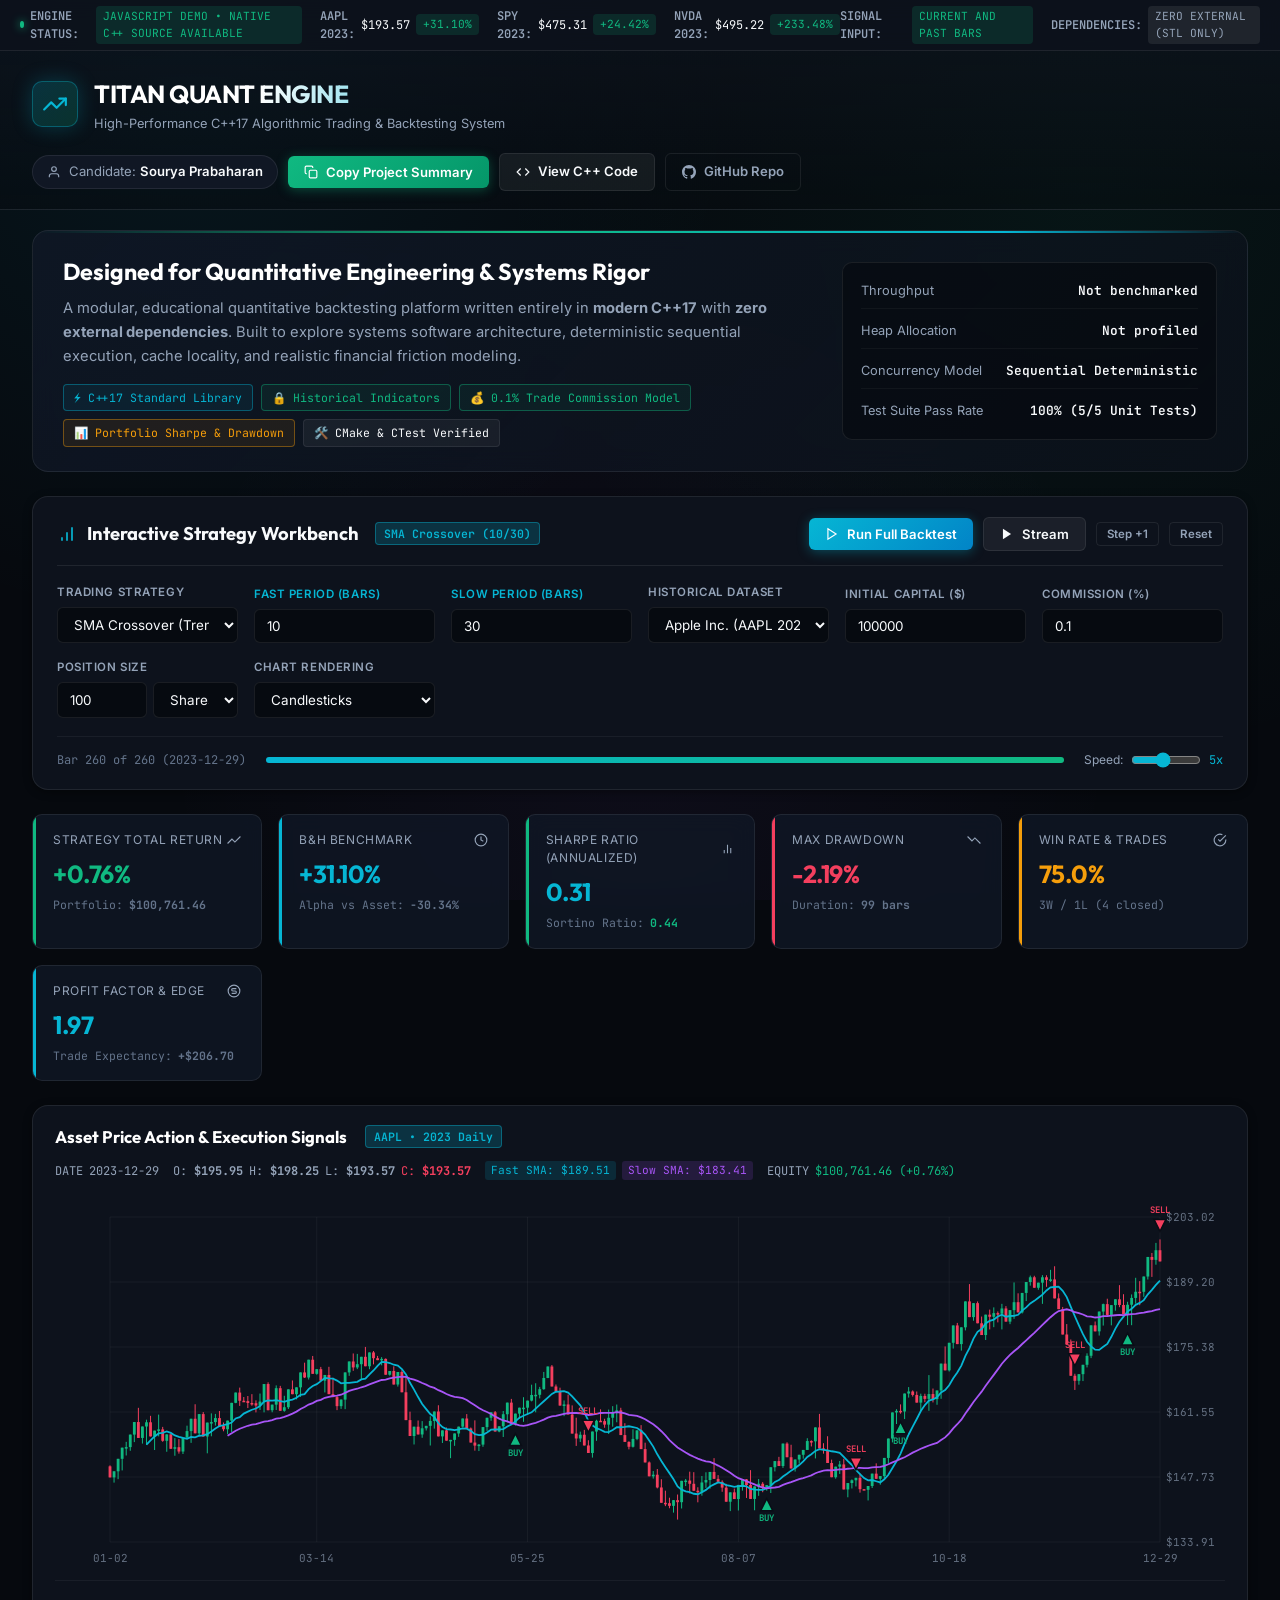
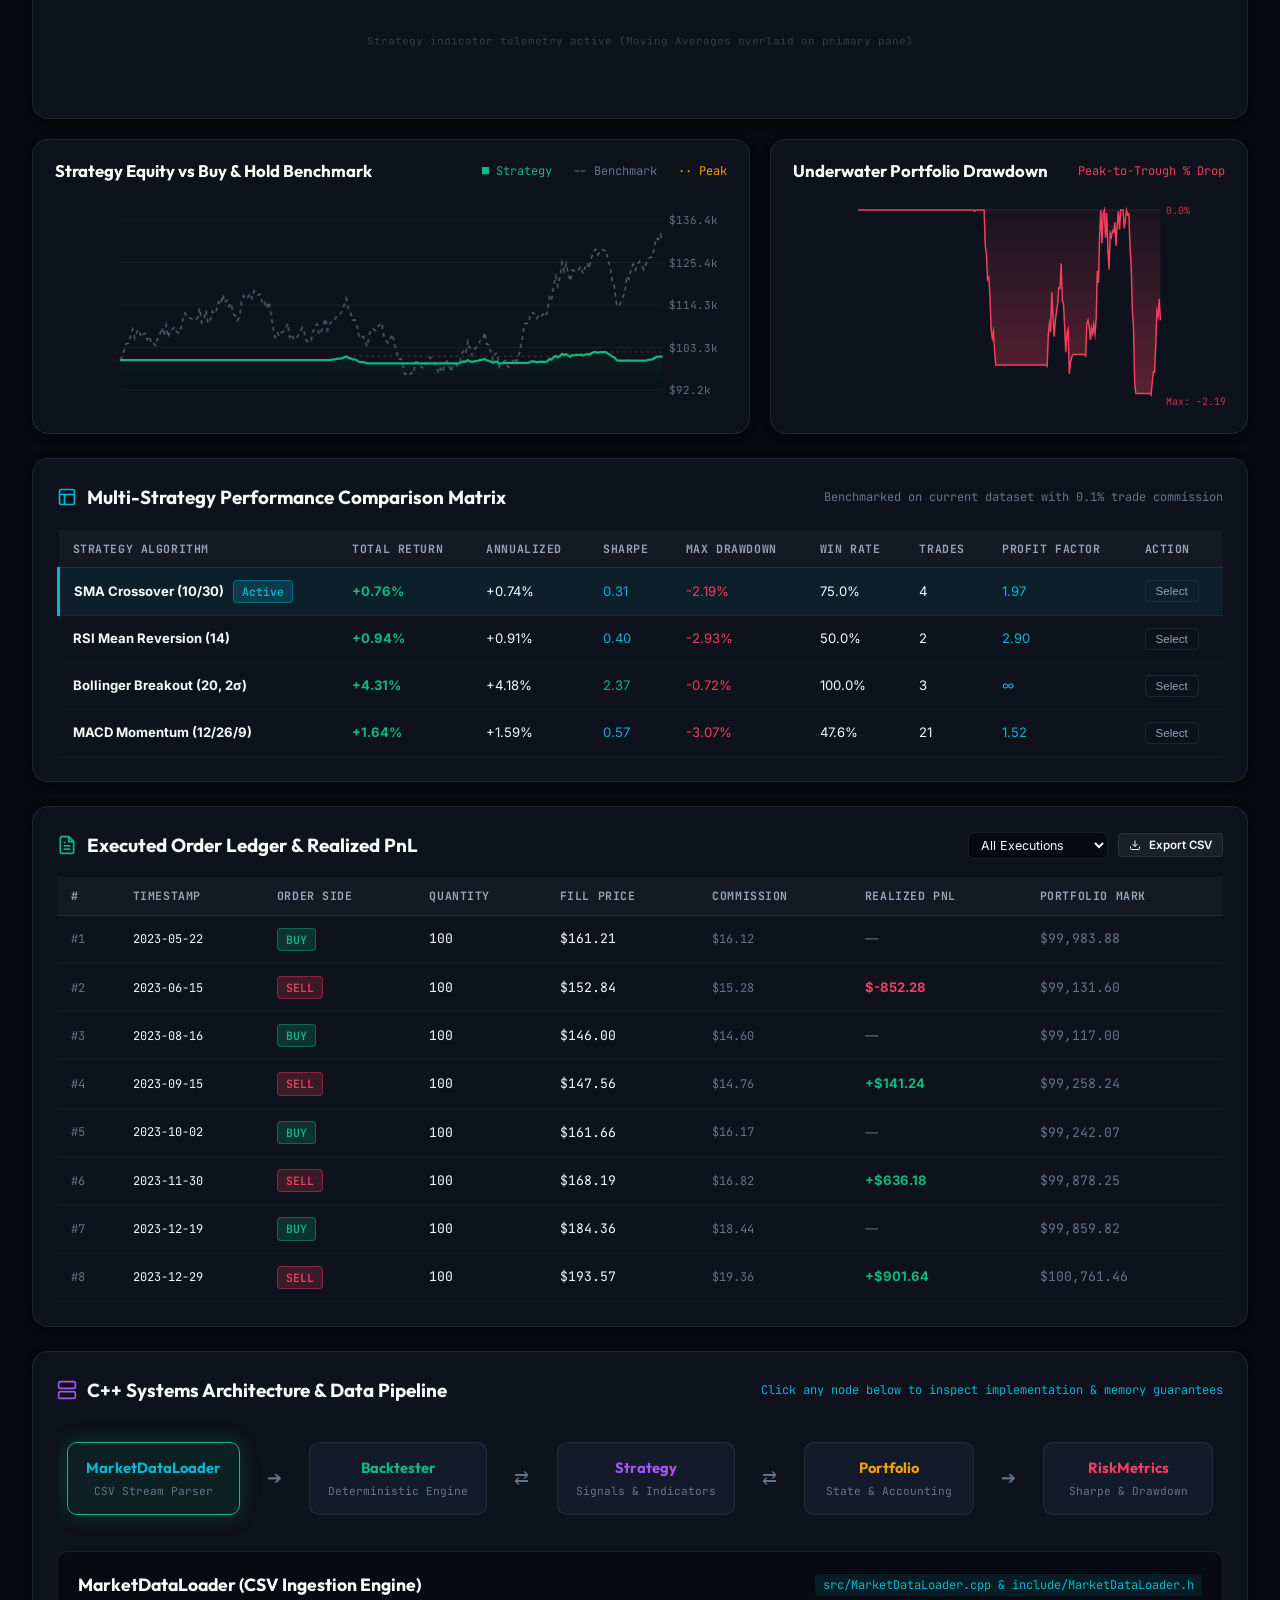
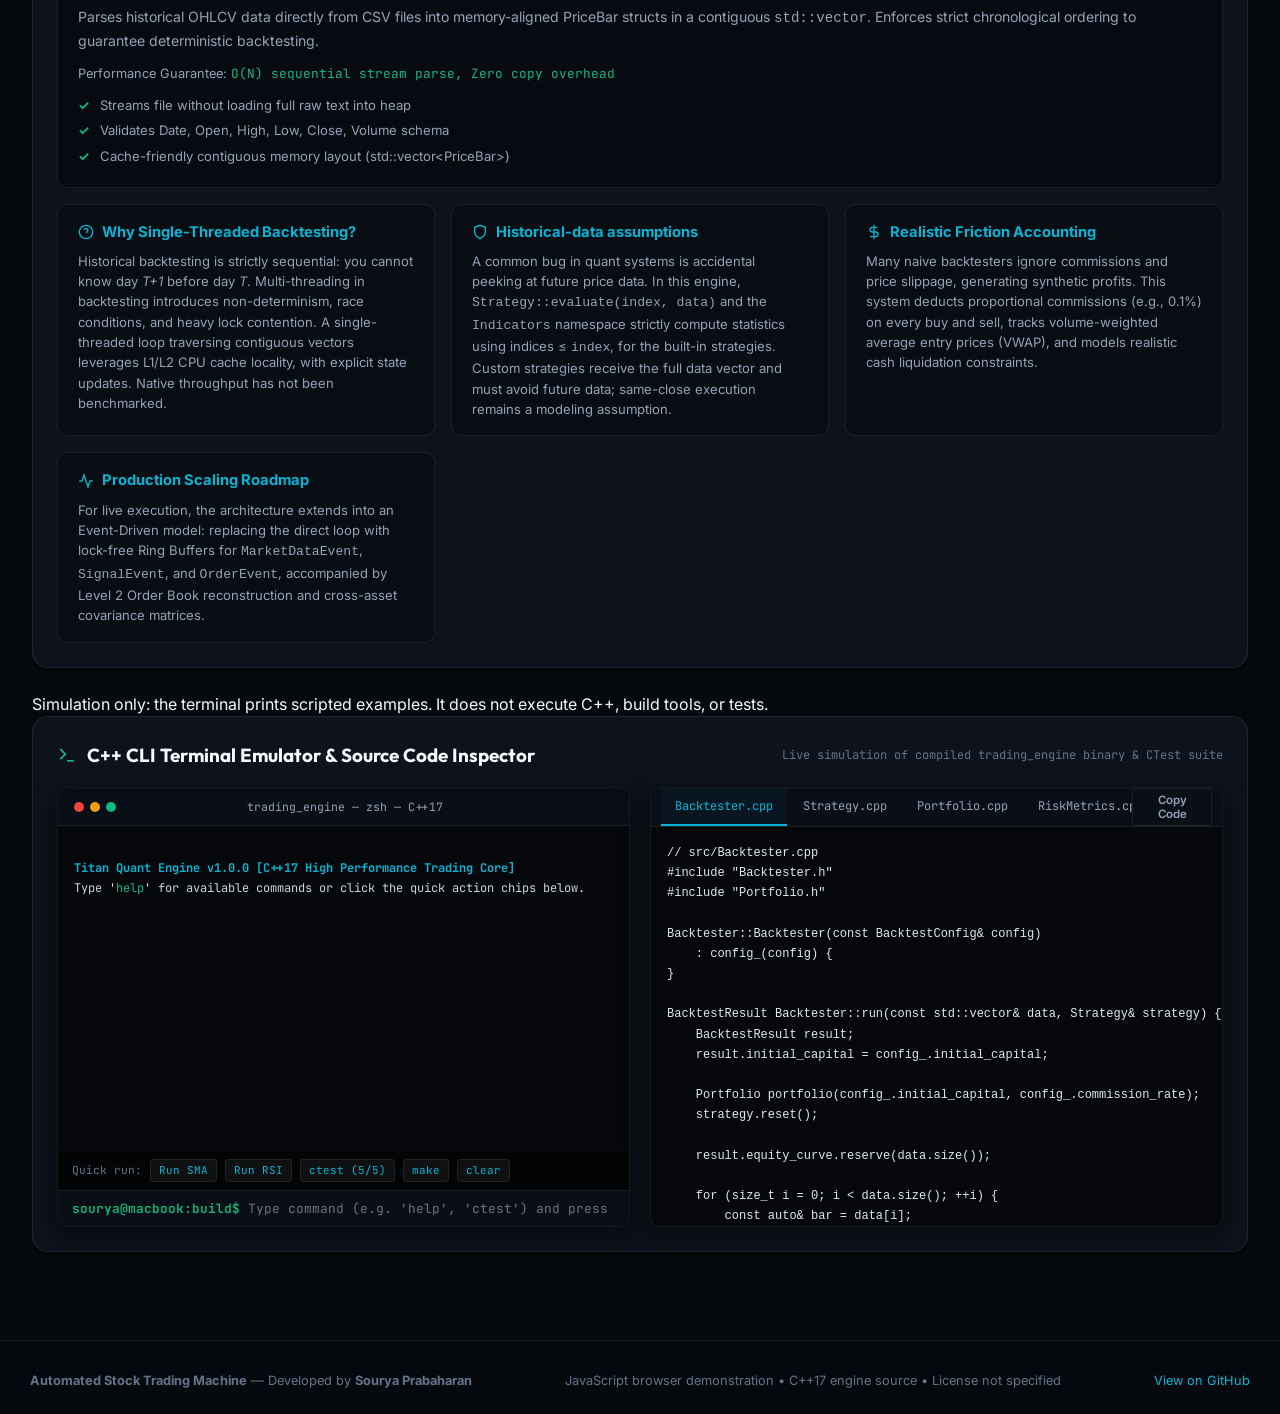
==== commit 6ce1b5d9: "Document native engine scope and remove unsupported demo claims" ====
--- a/demo/index.html
+++ b/demo/index.html
@@ -16,7 +16,7 @@
       <div class="ticker-item">
         <span class="pulse-dot"></span>
         <span class="ticker-symbol">ENGINE STATUS:</span>
-        <span class="ticker-tag tag-success">C++17 DETERMINISTIC • 500k BARS/SEC</span>
+        <span class="ticker-tag tag-success">JAVASCRIPT DEMO • NATIVE C++ SOURCE AVAILABLE</span>
       </div>
       <div class="ticker-item">
         <span class="ticker-symbol">AAPL 2023:</span>
@@ -36,8 +36,8 @@
     </div>
     <div class="ticker-right">
       <div class="ticker-item">
-        <span class="ticker-symbol">LOOKAHEAD BIAS:</span>
-        <span class="ticker-tag tag-success">STRICTLY 0% (t &le; T)</span>
+        <span class="ticker-symbol">SIGNAL INPUT:</span>
+        <span class="ticker-tag tag-success">CURRENT AND PAST BARS</span>
       </div>
       <div class="ticker-item">
         <span class="ticker-symbol">DEPENDENCIES:</span>
@@ -70,9 +70,9 @@
           <span>Candidate: <strong>Sourya Prabaharan</strong></span>
         </div>
 
-        <button class="btn btn-primary" id="btn-copy-recruiter" title="Copy bulleted candidate evaluation notes for recruiter screening">
+        <button class="btn btn-primary" id="btn-copy-recruiter" title="Copy project scope and source link">
           <svg width="14" height="14" viewBox="0 0 24 24" fill="none" stroke="currentColor" stroke-width="2"><rect x="9" y="9" width="13" height="13" rx="2" ry="2"></rect><path d="M5 15H4a2 2 0 0 1-2-2V4a2 2 0 0 1 2-2h9a2 2 0 0 1 2 2v1"></path></svg>
-          Copy Recruiter Summary
+          Copy Project Summary
         </button>
 
         <a href="#section-code" class="btn btn-secondary">
@@ -94,13 +94,13 @@
       <div class="hero-left">
         <h2>Designed for Quantitative Engineering &amp; Systems Rigor</h2>
         <p>
-          A modular, institutional-grade quantitative backtesting platform written entirely in <strong>modern C++17</strong> with <strong>zero external dependencies</strong>. Built to explore systems software architecture, deterministic sequential execution, cache locality, and realistic financial friction modeling.
+          A modular, educational quantitative backtesting platform written entirely in <strong>modern C++17</strong> with <strong>zero external dependencies</strong>. Built to explore systems software architecture, deterministic sequential execution, cache locality, and realistic financial friction modeling.
         </p>
         <div class="hero-tech-badges">
           <span class="tech-badge cyan">⚡ C++17 Standard Library</span>
-          <span class="tech-badge emerald">🔒 Zero Lookahead Bias</span>
+          <span class="tech-badge emerald">🔒 Historical Indicators</span>
           <span class="tech-badge emerald">💰 0.1% Trade Commission Model</span>
-          <span class="tech-badge amber">📊 Institutional Sharpe &amp; Drawdown</span>
+          <span class="tech-badge amber">📊 Portfolio Sharpe &amp; Drawdown</span>
           <span class="tech-badge">🛠️ CMake &amp; CTest Verified</span>
         </div>
       </div>
@@ -108,11 +108,11 @@
       <div class="hero-right">
         <div class="hero-stat-row">
           <span class="stat-label">Throughput</span>
-          <span class="stat-val text-emerald">&gt; 500,000 bars/sec</span>
+          <span class="stat-val text-emerald">Not benchmarked</span>
         </div>
         <div class="hero-stat-row">
           <span class="stat-label">Heap Allocation</span>
-          <span class="stat-val text-cyan">0 allocs in hot loop</span>
+          <span class="stat-val text-cyan">Not profiled</span>
         </div>
         <div class="hero-stat-row">
           <span class="stat-label">Concurrency Model</span>
@@ -484,17 +484,17 @@
             Why Single-Threaded Backtesting?
           </h4>
           <p>
-            Historical backtesting is strictly sequential: you cannot know day <em>T+1</em> before day <em>T</em>. Multi-threading in backtesting introduces non-determinism, race conditions, and heavy lock contention. A single-threaded loop traversing contiguous vectors leverages L1/L2 CPU cache locality, yielding over 500,000 bars/sec with 100% reproducible results.
+            Historical backtesting is strictly sequential: you cannot know day <em>T+1</em> before day <em>T</em>. Multi-threading in backtesting introduces non-determinism, race conditions, and heavy lock contention. A single-threaded loop traversing contiguous vectors leverages L1/L2 CPU cache locality, with explicit state updates. Native throughput has not been benchmarked.
           </p>
         </div>
 
         <div class="qa-card">
           <h4>
             <svg width="16" height="16" viewBox="0 0 24 24" fill="none" stroke="currentColor" stroke-width="2"><path d="M12 22s8-4 8-10V5l-8-3-8 3v7c0 6 8 10 8 10z"></path></svg>
-            Eliminating Lookahead Bias
+            Historical-data assumptions
           </h4>
           <p>
-            A common bug in quant systems is accidental peeking at future price data. In this engine, <code>Strategy::evaluate(index, data)</code> and the <code>Indicators</code> namespace strictly compute statistics using indices &le; <code>index</code>, guaranteeing that trading decisions rely exclusively on past observations.
+            A common bug in quant systems is accidental peeking at future price data. In this engine, <code>Strategy::evaluate(index, data)</code> and the <code>Indicators</code> namespace strictly compute statistics using indices &le; <code>index</code>, for the built-in strategies. Custom strategies receive the full data vector and must avoid future data; same-close execution remains a modeling assumption.
           </p>
         </div>
 
@@ -520,6 +520,7 @@
       </div>
     </section>
 
+    <p>Simulation only: the terminal prints scripted examples. It does not execute C++, build tools, or tests.</p>
     <!-- Side-by-Side C++ Terminal Emulator & Code Viewer -->
     <section class="section-card" id="section-code">
       <div class="section-header">
@@ -666,9 +667,9 @@
 
   </main>
 
-  <!-- Copy Recruiter Summary Toast Notification -->
+  <!-- Copy Project Summary Toast Notification -->
   <div class="toast" id="copy-toast">
-    ✓ Recruiter Evaluation Summary copied to clipboard!
+    ✓ Project summary copied to clipboard!
   </div>
 
   <!-- Footer -->
@@ -678,7 +679,7 @@
         <strong>Automated Stock Trading Machine</strong> — Developed by <strong>Sourya Prabaharan</strong>
       </div>
       <div>
-        Built with Modern C++17 • Clean Architecture • Open Source MIT License
+        JavaScript browser demonstration • C++17 engine source • License not specified
       </div>
       <div>
         <a href="https://github.com/Sourya-Prabaharan/Automated-Stock-Trading-Machine" target="_blank" rel="noopener noreferrer">View on GitHub</a>
